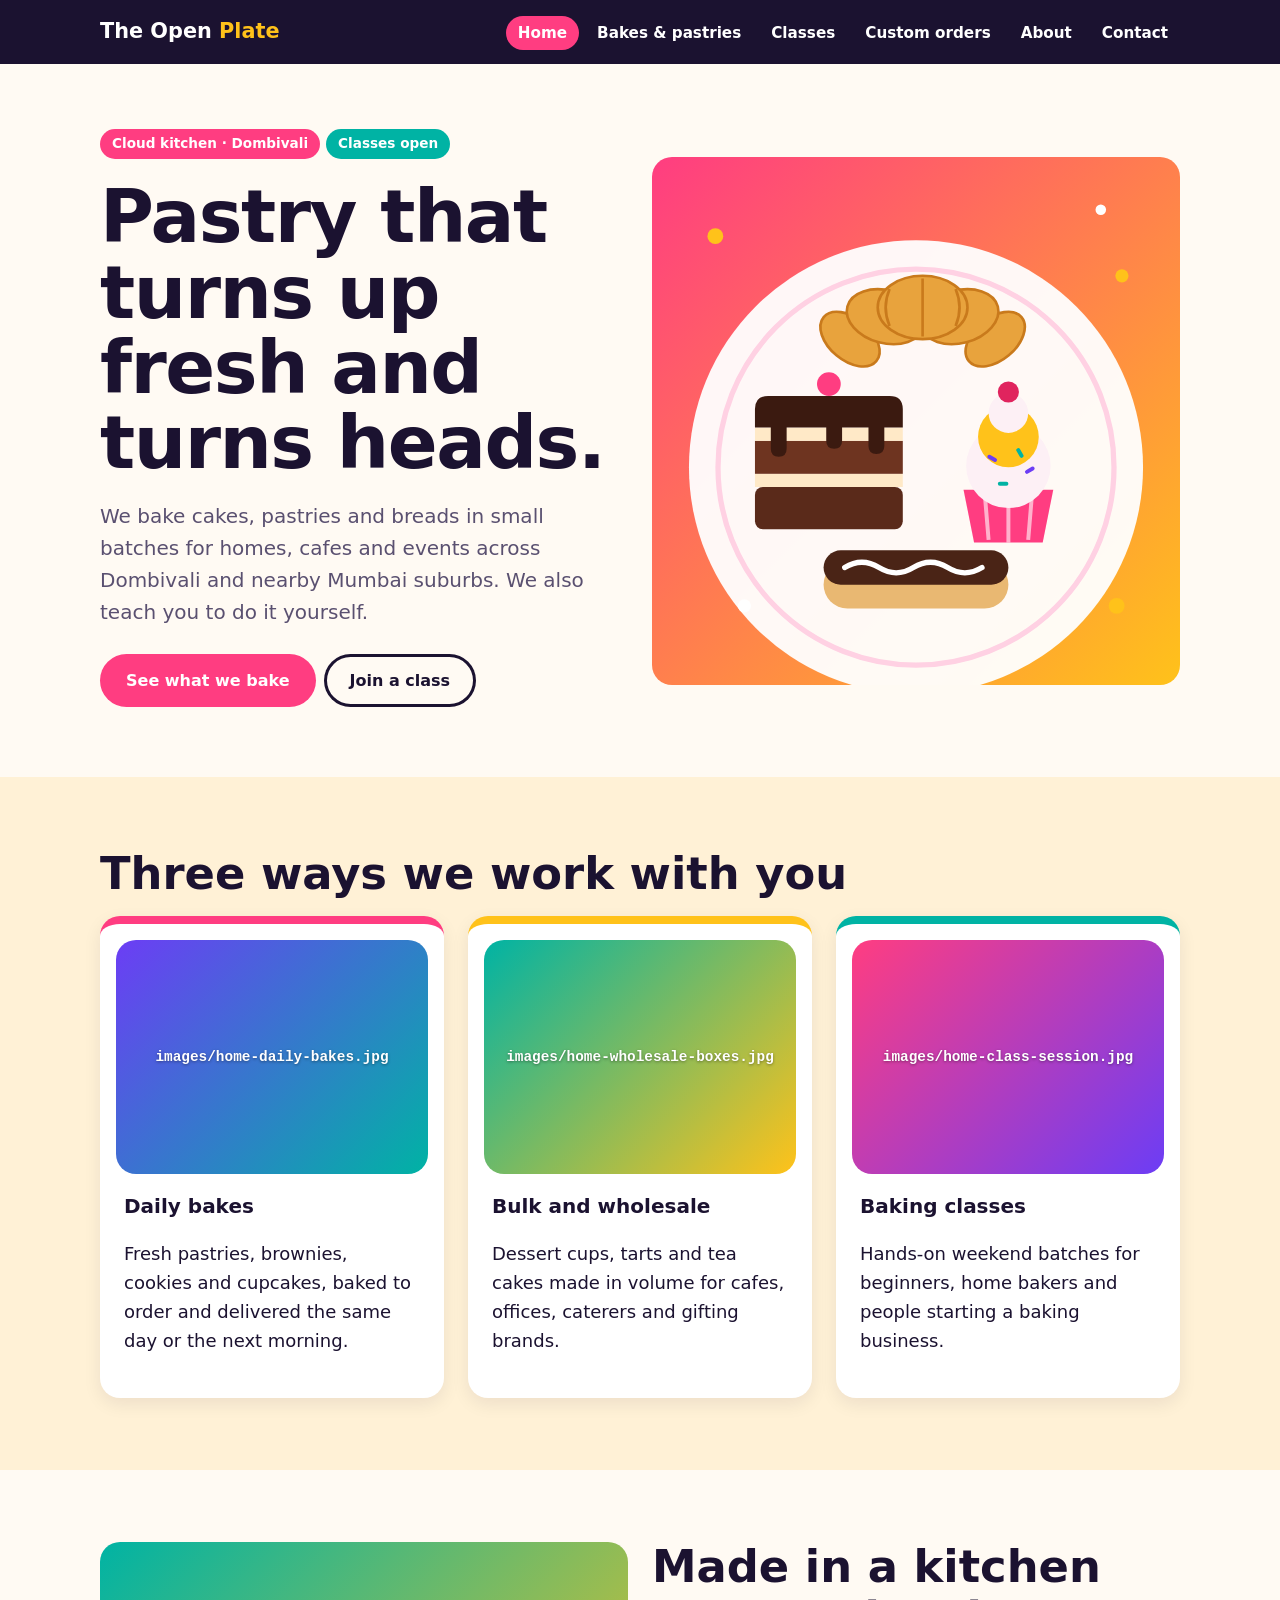
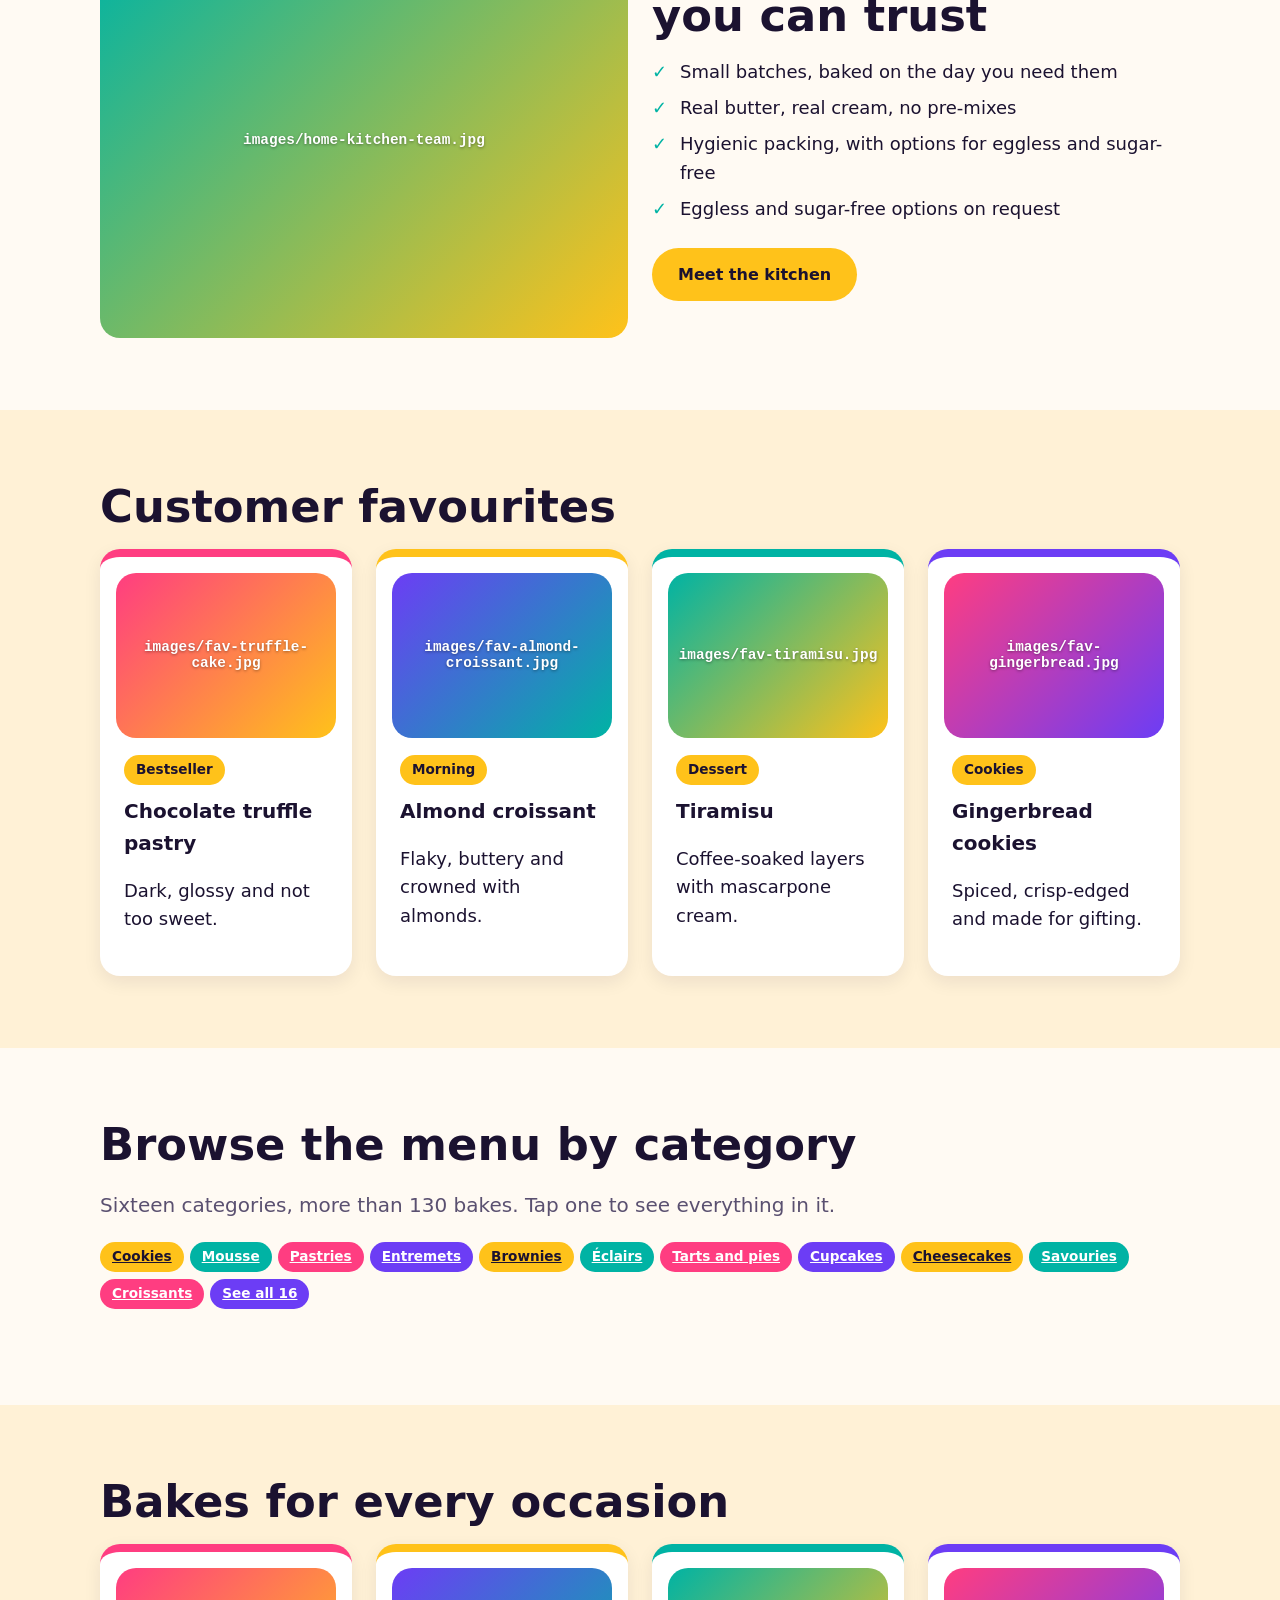
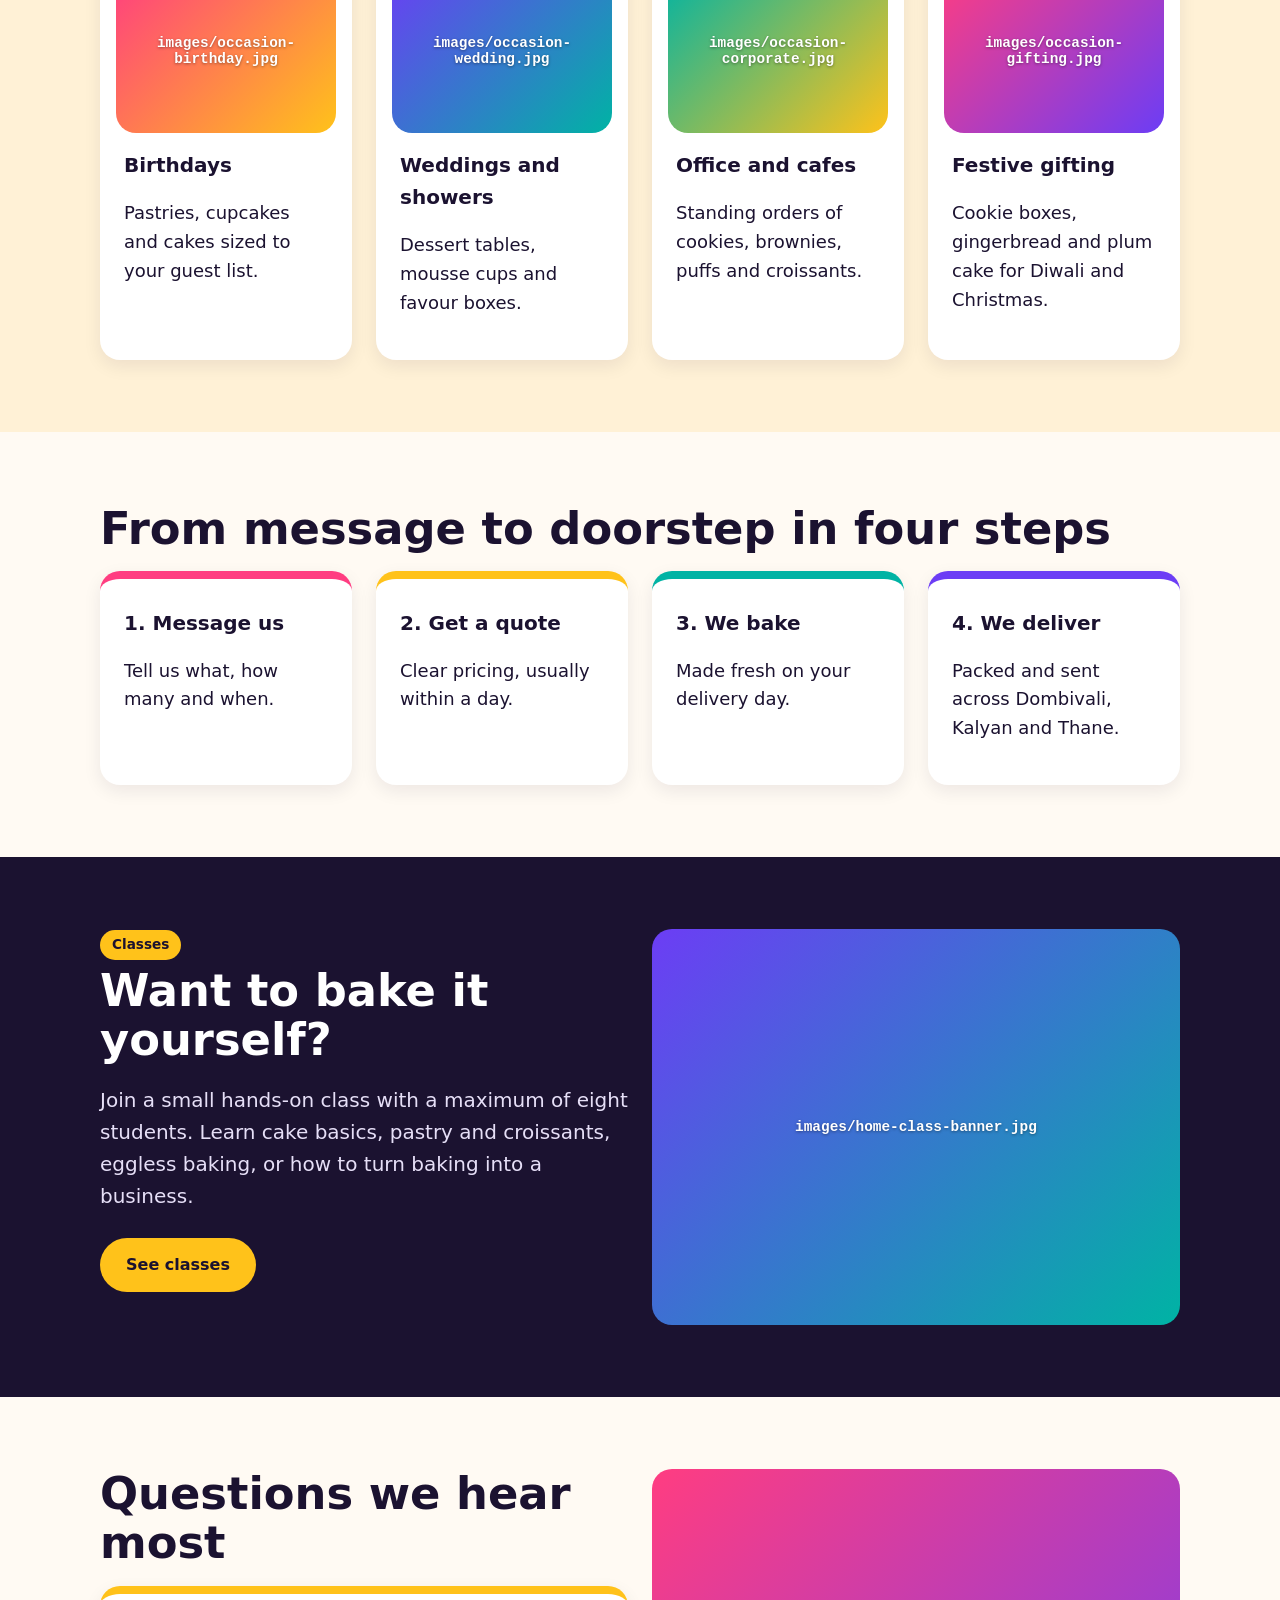
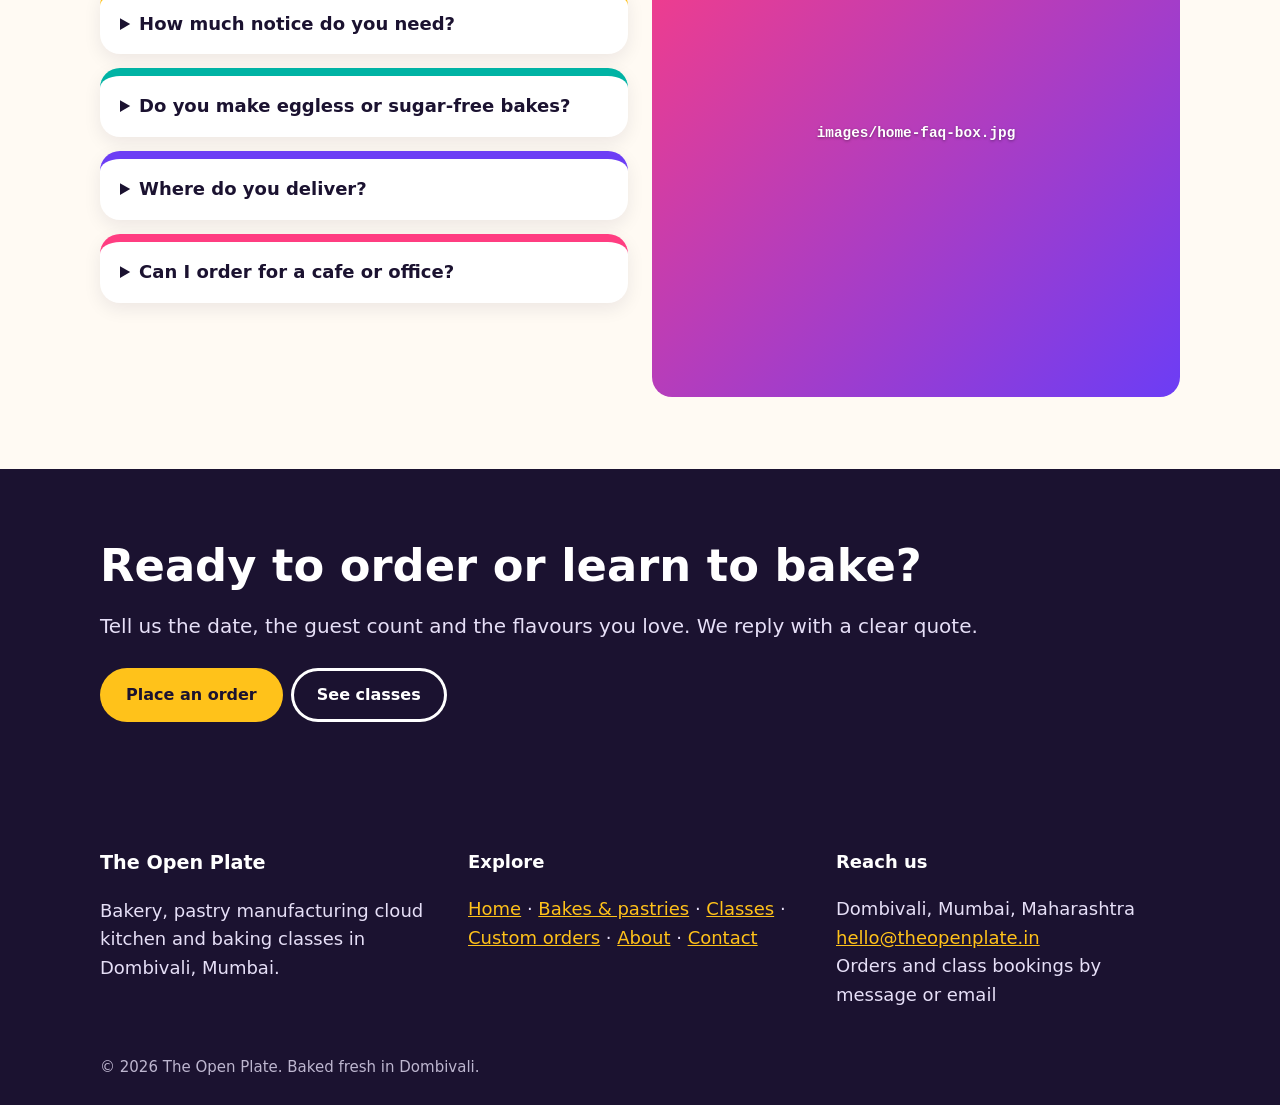
==== index.html @ 0fbf1e77 "Revert "Replace homepage hero illustration with bakery pastry photography" This reverts commit be61b" ====
<!doctype html><html lang="en"><head><meta charset="utf-8"><meta name="viewport" content="width=device-width,initial-scale=1">
<title>The Open Plate | Bakery, pastries and baking classes in Dombivali</title><meta name="description" content="The Open Plate is a Dombivali cloud kitchen making fresh cakes, pastries and breads for homes, cafes and events, and teaching baking classes."><link rel="stylesheet" href="assets.css"></head><body>
<header><div class="wrap nav"><a class="brand" href="index.html">The Open <span>Plate</span></a>
<button id="mb" aria-expanded="false" aria-controls="menu">Menu</button><nav aria-label="Main"><ul id="menu"><li><a href="index.html" aria-current=page>Home</a></li><li><a href="menu.html">Bakes & pastries</a></li><li><a href="classes.html">Classes</a></li><li><a href="custom-orders.html">Custom orders</a></li><li><a href="about.html">About</a></li><li><a href="contact.html">Contact</a></li></ul></nav></div></header>
<main><section class="hero"><div class="wrap grid g2"><div><span class="chip p">Cloud kitchen · Dombivali</span><span class="chip t">Classes open</span>
<h1>Pastry that turns up fresh and turns heads.</h1><p class="lead">We bake cakes, pastries and breads in small batches for homes, cafes and events across Dombivali and nearby Mumbai suburbs. We also teach you to do it yourself.</p>
<a class="btn" href="menu.html">See what we bake</a><a class="btn o" href="classes.html">Join a class</a></div><div class="ph art tall" data-name="images/hero-pastry-spread.jpg"><svg viewBox="0 0 400 400" role="img" aria-label="Illustration of a chocolate cake slice, cupcake, croissant and éclair on a white plate" xmlns="http://www.w3.org/2000/svg" style="position:absolute;inset:0;width:100%;height:100%">
<circle cx="200" cy="235" r="172" fill="#fff" opacity=".95"/><circle cx="200" cy="235" r="150" fill="none" stroke="#ffd1e3" stroke-width="4"/>
<g stroke="#c97a1c" stroke-width="2" fill="#e8a33d"><ellipse cx="150" cy="138" rx="26" ry="16" transform="rotate(40 150 138)"/><ellipse cx="260" cy="138" rx="26" ry="16" transform="rotate(-40 260 138)"/><ellipse cx="177" cy="121" rx="30" ry="20" transform="rotate(15 177 121)"/><ellipse cx="233" cy="121" rx="30" ry="20" transform="rotate(-15 233 121)"/><ellipse cx="205" cy="114" rx="34" ry="24"/></g>
<g stroke="#c97a1c" stroke-width="2" fill="none"><path d="M180 100q-6 14 0 28M205 92v44M230 100q6 14 0 28"/></g>
<rect x="78" y="250" width="112" height="32" rx="6" fill="#5a2a1a"/><rect x="78" y="240" width="112" height="10" fill="#ffe9c7"/><rect x="78" y="215" width="112" height="25" fill="#6e3420"/><rect x="78" y="205" width="112" height="10" fill="#ffe9c7"/>
<path d="M78 205v-14q0-10 10-10h92q10 0 10 10v14h-14v14q0 6-6 6t-6-6v-14h-20v10q0 6-6 6t-6-6v-10h-30v16q0 6-6 6t-6-6v-16z" fill="#3b1a10"/><circle cx="134" cy="172" r="9" fill="#ff3d81"/>
<polygon points="236,252 304,252 296,292 244,292" fill="#ff3d81"/><g stroke="#fff" stroke-width="3" opacity=".6"><path d="M252 254l3 36M270 254v38M288 254l-3 36"/></g>
<circle cx="270" cy="234" r="32" fill="#fdf0f5"/><circle cx="270" cy="212" r="23" fill="#ffc21a"/><circle cx="270" cy="194" r="15" fill="#fdf0f5"/><circle cx="270" cy="178" r="8" fill="#e0245e"/>
<g fill="#6c3df5"><rect x="255" y="225" width="8" height="3" rx="1.5" transform="rotate(30 255 225)"/><rect x="282" y="238" width="8" height="3" rx="1.5" transform="rotate(-30 282 238)"/></g><g fill="#00b3a4"><rect x="262" y="246" width="8" height="3" rx="1.5"/><rect x="278" y="220" width="8" height="3" rx="1.5" transform="rotate(60 278 220)"/></g>
<rect x="130" y="306" width="140" height="36" rx="18" fill="#e9b872"/><rect x="130" y="298" width="140" height="26" rx="13" fill="#4a2416"/><path d="M146 311q13-8 26 0t26 0 26 0 26 0" stroke="#fff" stroke-width="4" fill="none" stroke-linecap="round"/>
<g fill="#ffc21a"><circle cx="48" cy="60" r="6"/><circle cx="356" cy="90" r="5"/><circle cx="352" cy="340" r="6"/></g><g fill="#fff"><circle cx="70" cy="340" r="5"/><circle cx="340" cy="40" r="4"/></g></svg><img src="images/hero-pastry-spread.jpg" alt="Fresh cakes, croissants, cupcakes and éclairs from The Open Plate bakery" onerror="this.remove()"></div></div></section>
<section class="alt"><div class="wrap"><h2>Three ways we work with you</h2><div class="grid g3">
<article class="card "><div class="ph b " data-name="images/home-daily-bakes.jpg"><img src="images/home-daily-bakes.jpg" alt="Tray of freshly baked brownies and cookies" loading="lazy" onerror="this.remove()"></div><h3>Daily bakes</h3><p>Fresh pastries, brownies, cookies and cupcakes, baked to order and delivered the same day or the next morning.</p></article>
<article class="card y"><div class="ph c " data-name="images/home-wholesale-boxes.jpg"><img src="images/home-wholesale-boxes.jpg" alt="Stacked boxes of packed pastries ready for delivery" loading="lazy" onerror="this.remove()"></div><h3>Bulk and wholesale</h3><p>Dessert cups, tarts and tea cakes made in volume for cafes, offices, caterers and gifting brands.</p></article>
<article class="card t"><div class="ph d " data-name="images/home-class-session.jpg"><img src="images/home-class-session.jpg" alt="Students decorating cupcakes at a long baking table" loading="lazy" onerror="this.remove()"></div><h3>Baking classes</h3><p>Hands-on weekend batches for beginners, home bakers and people starting a baking business.</p></article></div></div></section>
<section><div class="wrap grid g2"><div class="ph c " data-name="images/home-kitchen-team.jpg"><img src="images/home-kitchen-team.jpg" alt="Bakers piping cream onto pastries in a bright commercial kitchen" loading="lazy" onerror="this.remove()"></div><div><h2>Made in a kitchen you can trust</h2>
<ul class="tick"><li>Small batches, baked on the day you need them</li><li>Real butter, real cream, no pre-mixes</li><li>Hygienic packing, with options for eggless and sugar-free</li><li>Eggless and sugar-free options on request</li></ul><a class="btn y" href="about.html">Meet the kitchen</a></div></div></section>
<section class="alt"><div class="wrap"><h2>Customer favourites</h2><div class="grid g4">
<article class="card "><div class="ph  " data-name="images/fav-truffle-cake.jpg"><img src="images/fav-truffle-cake.jpg" alt="Belgian chocolate truffle cake with ganache drip" loading="lazy" onerror="this.remove()"></div><span class=chip>Bestseller</span><h3>Chocolate truffle pastry</h3><p>Dark, glossy and not too sweet.</p></article>
<article class="card y"><div class="ph b " data-name="images/fav-almond-croissant.jpg"><img src="images/fav-almond-croissant.jpg" alt="Golden almond croissant dusted with sugar" loading="lazy" onerror="this.remove()"></div><span class=chip>Morning</span><h3>Almond croissant</h3><p>Flaky, buttery and crowned with almonds.</p></article>
<article class="card t"><div class="ph c " data-name="images/fav-tiramisu.jpg"><img src="images/fav-tiramisu.jpg" alt="Tiramisu dusted with cocoa" loading="lazy" onerror="this.remove()"></div><span class=chip>Dessert</span><h3>Tiramisu</h3><p>Coffee-soaked layers with mascarpone cream.</p></article>
<article class="card v"><div class="ph d " data-name="images/fav-gingerbread.jpg"><img src="images/fav-gingerbread.jpg" alt="Decorated gingerbread cookies on a tray" loading="lazy" onerror="this.remove()"></div><span class=chip>Cookies</span><h3>Gingerbread cookies</h3><p>Spiced, crisp-edged and made for gifting.</p></article></div></div></section><section><div class="wrap"><h2>Browse the menu by category</h2><p class="lead">Sixteen categories, more than 130 bakes. Tap one to see everything in it.</p>
<p><a class="chip" href="menu.html#cookies">Cookies</a><a class="chip t" href="menu.html#mousse">Mousse</a><a class="chip p" href="menu.html#pastries">Pastries</a><a class="chip v" href="menu.html#entremets">Entremets</a><a class="chip" href="menu.html#brownies">Brownies</a><a class="chip t" href="menu.html#eclairs">Éclairs</a><a class="chip p" href="menu.html#tarts-and-pies">Tarts and pies</a><a class="chip v" href="menu.html#cupcakes">Cupcakes</a><a class="chip" href="menu.html#baked-cheesecake">Cheesecakes</a><a class="chip t" href="menu.html#savouries">Savouries</a><a class="chip p" href="menu.html#croissants-and-puff-pastry">Croissants</a><a class="chip v" href="menu.html">See all 16</a></p></div></section>
<section class="alt"><div class="wrap"><h2>Bakes for every occasion</h2><div class="grid g4">
<article class="card "><div class="ph  " data-name="images/occasion-birthday.jpg"><img src="images/occasion-birthday.jpg" alt="Birthday cupcakes with candles on a party table" loading="lazy" onerror="this.remove()"></div><h3>Birthdays</h3><p>Pastries, cupcakes and cakes sized to your guest list.</p></article>
<article class="card y"><div class="ph b " data-name="images/occasion-wedding.jpg"><img src="images/occasion-wedding.jpg" alt="Elegant dessert table with tarts and entremets" loading="lazy" onerror="this.remove()"></div><h3>Weddings and showers</h3><p>Dessert tables, mousse cups and favour boxes.</p></article>
<article class="card t"><div class="ph c " data-name="images/occasion-corporate.jpg"><img src="images/occasion-corporate.jpg" alt="Boxes of pastries on an office meeting table" loading="lazy" onerror="this.remove()"></div><h3>Office and cafes</h3><p>Standing orders of cookies, brownies, puffs and croissants.</p></article>
<article class="card v"><div class="ph d " data-name="images/occasion-gifting.jpg"><img src="images/occasion-gifting.jpg" alt="Festive gift box of cookies tied with ribbon" loading="lazy" onerror="this.remove()"></div><h3>Festive gifting</h3><p>Cookie boxes, gingerbread and plum cake for Diwali and Christmas.</p></article></div></div></section>
<section><div class="wrap"><h2>From message to doorstep in four steps</h2><div class="grid g4">
<article class="card "><h3>1. Message us</h3><p>Tell us what, how many and when.</p></article><article class="card y"><h3>2. Get a quote</h3><p>Clear pricing, usually within a day.</p></article><article class="card t"><h3>3. We bake</h3><p>Made fresh on your delivery day.</p></article><article class="card v"><h3>4. We deliver</h3><p>Packed and sent across Dombivali, Kalyan and Thane.</p></article></div></div></section>
<section class="dark"><div class="wrap grid g2"><div><span class="chip y">Classes</span><h2>Want to bake it yourself?</h2><p class="lead">Join a small hands-on class with a maximum of eight students. Learn cake basics, pastry and croissants, eggless baking, or how to turn baking into a business.</p><a class="btn y" href="classes.html">See classes</a></div><div class="ph b " data-name="images/home-class-banner.jpg"><img src="images/home-class-banner.jpg" alt="Instructor showing a student how to pipe frosting" loading="lazy" onerror="this.remove()"></div></div></section>
<section><div class="wrap grid g2"><div><h2>Questions we hear most</h2>
<details class="card y"><summary>How much notice do you need?</summary><p>Three days for most cakes and pastries. Allow a week for large events and multi-tier cakes.</p></details>
<details class="card t"><summary>Do you make eggless or sugar-free bakes?</summary><p>Yes, on request for many items. Tell us when you order and we will confirm what works.</p></details>
<details class="card v"><summary>Where do you deliver?</summary><p>Dombivali, Kalyan, Thane and nearby suburbs. Pickup from our kitchen is by appointment.</p></details>
<details class="card"><summary>Can I order for a cafe or office?</summary><p>Yes. We supply daily and weekly standing orders with fixed pricing.</p></details></div>
<div class="ph d tall" data-name="images/home-faq-box.jpg"><img src="images/home-faq-box.jpg" alt="Open box of assorted pastries ready for delivery" loading="lazy" onerror="this.remove()"></div></div></section>
<section class="dark"><div class="wrap"><h2>Ready to order or learn to bake?</h2><p class="lead">Tell us the date, the guest count and the flavours you love. We reply with a clear quote.</p><a class="btn y" href="contact.html">Place an order</a><a class="btn o" href="classes.html">See classes</a></div></section></main>
<footer><div class="wrap"><div class="grid g3"><div><strong style="color:#fff;font-size:1.2rem">The Open Plate</strong><p>Bakery, pastry manufacturing cloud kitchen and baking classes in Dombivali, Mumbai.</p></div>
<div><strong style="color:#fff">Explore</strong><p><a href="index.html">Home</a> · <a href="menu.html">Bakes & pastries</a> · <a href="classes.html">Classes</a> · <a href="custom-orders.html">Custom orders</a> · <a href="about.html">About</a> · <a href="contact.html">Contact</a></p></div>
<div><strong style="color:#fff">Reach us</strong><p>Dombivali, Mumbai, Maharashtra<br><a href="mailto:hello@theopenplate.in">hello@theopenplate.in</a><br>Orders and class bookings by message or email</p></div></div>
<small>© <span id="yr"></span> The Open Plate. Baked fresh in Dombivali.</small></div></footer>
<script>document.getElementById("yr").textContent=new Date().getFullYear();var b=document.getElementById("mb"),m=document.getElementById("menu");b.onclick=function(){var o=m.classList.toggle("open");b.setAttribute("aria-expanded",o)}</script></body></html>
---- assets.css ----
:root{--ink:#1b1230;--bg:#fffaf3;--pink:#ff3d81;--yellow:#ffc21a;--teal:#00b3a4;--violet:#6c3df5;--card:#fff;--muted:#5a5070}
*{box-sizing:border-box}html{scroll-behavior:smooth}
body{margin:0;font:18px/1.6 system-ui,-apple-system,"Segoe UI",Roboto,sans-serif;color:var(--ink);background:var(--bg)}
a{color:var(--violet)}:focus-visible{outline:3px solid var(--violet);outline-offset:3px;border-radius:6px}
.wrap{max-width:1120px;margin:0 auto;padding:0 20px}
header{background:var(--ink);position:sticky;top:0;z-index:5}
.nav{display:flex;align-items:center;justify-content:space-between;min-height:64px}
.brand{color:#fff;font-weight:900;font-size:1.3rem;text-decoration:none}.brand span{color:var(--yellow)}
nav ul{display:flex;gap:6px;list-style:none;margin:0;padding:0}
nav a{color:#fff;text-decoration:none;padding:8px 12px;border-radius:99px;font-weight:600;font-size:.95rem}
nav a:hover,nav a[aria-current]{background:var(--pink)}
#mb{display:none;background:var(--yellow);border:0;border-radius:10px;padding:8px 14px;font-weight:800;color:var(--ink);cursor:pointer}
h1{font-size:clamp(2.4rem,7vw,4.6rem);line-height:1.02;margin:.2em 0;font-weight:900;letter-spacing:-.02em}
h2{font-size:clamp(1.8rem,4.5vw,2.8rem);line-height:1.1;margin:0 0 .4em;font-weight:900}
h3{margin:.2em 0;font-size:1.25rem}
section{padding:72px 0}.alt{background:#fff1d6}.dark{background:var(--ink);color:#fff}
.hero{padding:64px 0}.grid{display:grid;gap:24px}.g2{grid-template-columns:repeat(2,1fr)}.g3{grid-template-columns:repeat(3,1fr)}.g4{grid-template-columns:repeat(4,1fr)}
.hero .grid{align-items:center}.lead{font-size:1.25rem;color:var(--muted)}.dark .lead{color:#e6dff7}
.chip{display:inline-block;background:var(--yellow);color:var(--ink);font-weight:800;font-size:.85rem;padding:4px 12px;border-radius:99px;margin:0 6px 6px 0}
.chip.t{background:var(--teal);color:#fff}.chip.p{background:var(--pink);color:#fff}.chip.v{background:var(--violet);color:#fff}
.btn{display:inline-block;background:var(--pink);color:#fff;font-weight:800;padding:14px 26px;border-radius:99px;text-decoration:none;margin:6px 8px 6px 0;border:0;font-size:1rem;cursor:pointer}
.btn.y{background:var(--yellow);color:var(--ink)}.btn.o{background:transparent;color:var(--ink);box-shadow:inset 0 0 0 3px var(--ink)}.dark .btn.o{color:#fff;box-shadow:inset 0 0 0 3px #fff}
.card{background:var(--card);border-radius:20px;padding:24px;border-top:8px solid var(--pink);box-shadow:0 6px 18px rgba(27,18,48,.08);color:var(--ink);transition:transform .2s}
.card:hover{transform:translateY(-4px)}.card.y{border-color:var(--yellow)}.card.t{border-color:var(--teal)}.card.v{border-color:var(--violet)}
.items{list-style:none;padding:0;margin:8px 0 0;display:flex;flex-wrap:wrap;gap:6px}.items li{background:#fff1d6;border-radius:99px;padding:4px 12px;font-size:.92rem;font-weight:600}details.card{margin:14px 0;padding:16px 20px}summary{font-weight:800;cursor:pointer}details p{margin:.6em 0 0}.chip.y{background:var(--yellow)}.card .ph{margin:-8px -8px 16px;width:calc(100% + 16px)}
.ph{position:relative;display:flex;align-items:center;justify-content:center;aspect-ratio:4/3;border-radius:20px;overflow:hidden;background:linear-gradient(135deg,#ff3d81,#ffc21a);color:#fff;font:700 .9rem monospace;text-align:center;padding:10px}
.ph.b{background:linear-gradient(135deg,#6c3df5,#00b3a4)}.ph.c{background:linear-gradient(135deg,#00b3a4,#ffc21a)}.ph.d{background:linear-gradient(135deg,#ff3d81,#6c3df5)}
.ph.tall{aspect-ratio:1/1}.ph.wide{aspect-ratio:16/7}.ph img{position:absolute;inset:0;width:100%;height:100%;object-fit:cover}
.ph.art::after{content:""}.ph::after{content:attr(data-name);text-shadow:0 1px 3px rgba(0,0,0,.4)}
ul.tick{list-style:none;padding:0}ul.tick li{padding-left:28px;position:relative;margin:.4em 0}ul.tick li::before{content:"✓";position:absolute;left:0;color:var(--teal);font-weight:900}
.stat{font-size:2.6rem;font-weight:900;color:var(--yellow);line-height:1}
form{display:grid;gap:14px}label{font-weight:700}
input,select,textarea{width:100%;padding:12px 14px;border:2px solid var(--ink);border-radius:12px;font:inherit;background:#fff}
footer{background:var(--ink);color:#e6dff7;padding:48px 0 24px}footer a{color:var(--yellow)}
footer .grid{margin-bottom:24px}small{opacity:.8}
@media(max-width:860px){.g2,.g3,.g4{grid-template-columns:1fr}#mb{display:block}
nav ul{display:none;position:absolute;left:0;right:0;top:64px;background:var(--ink);flex-direction:column;padding:12px 20px}nav ul.open{display:flex}}
@media(prefers-reduced-motion:reduce){*{transition:none!important;scroll-behavior:auto!important}.card:hover{transform:none}}
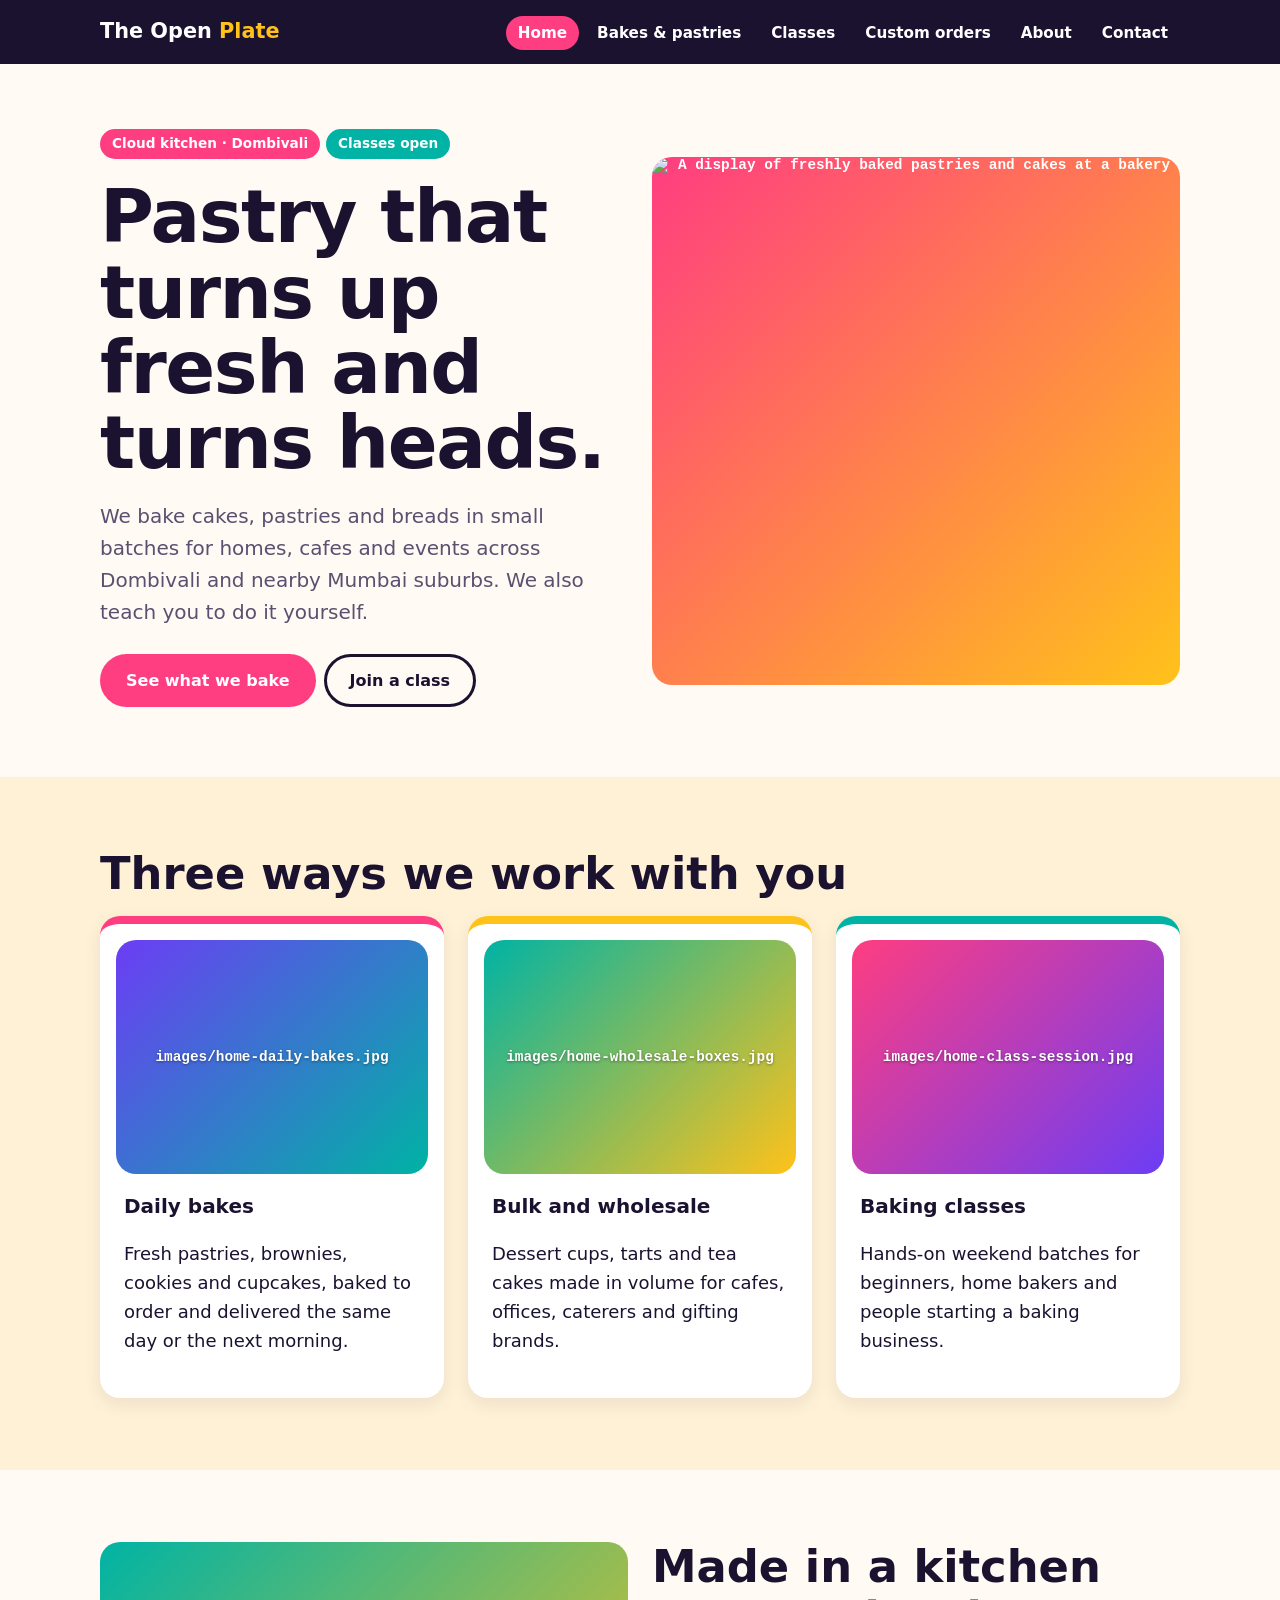
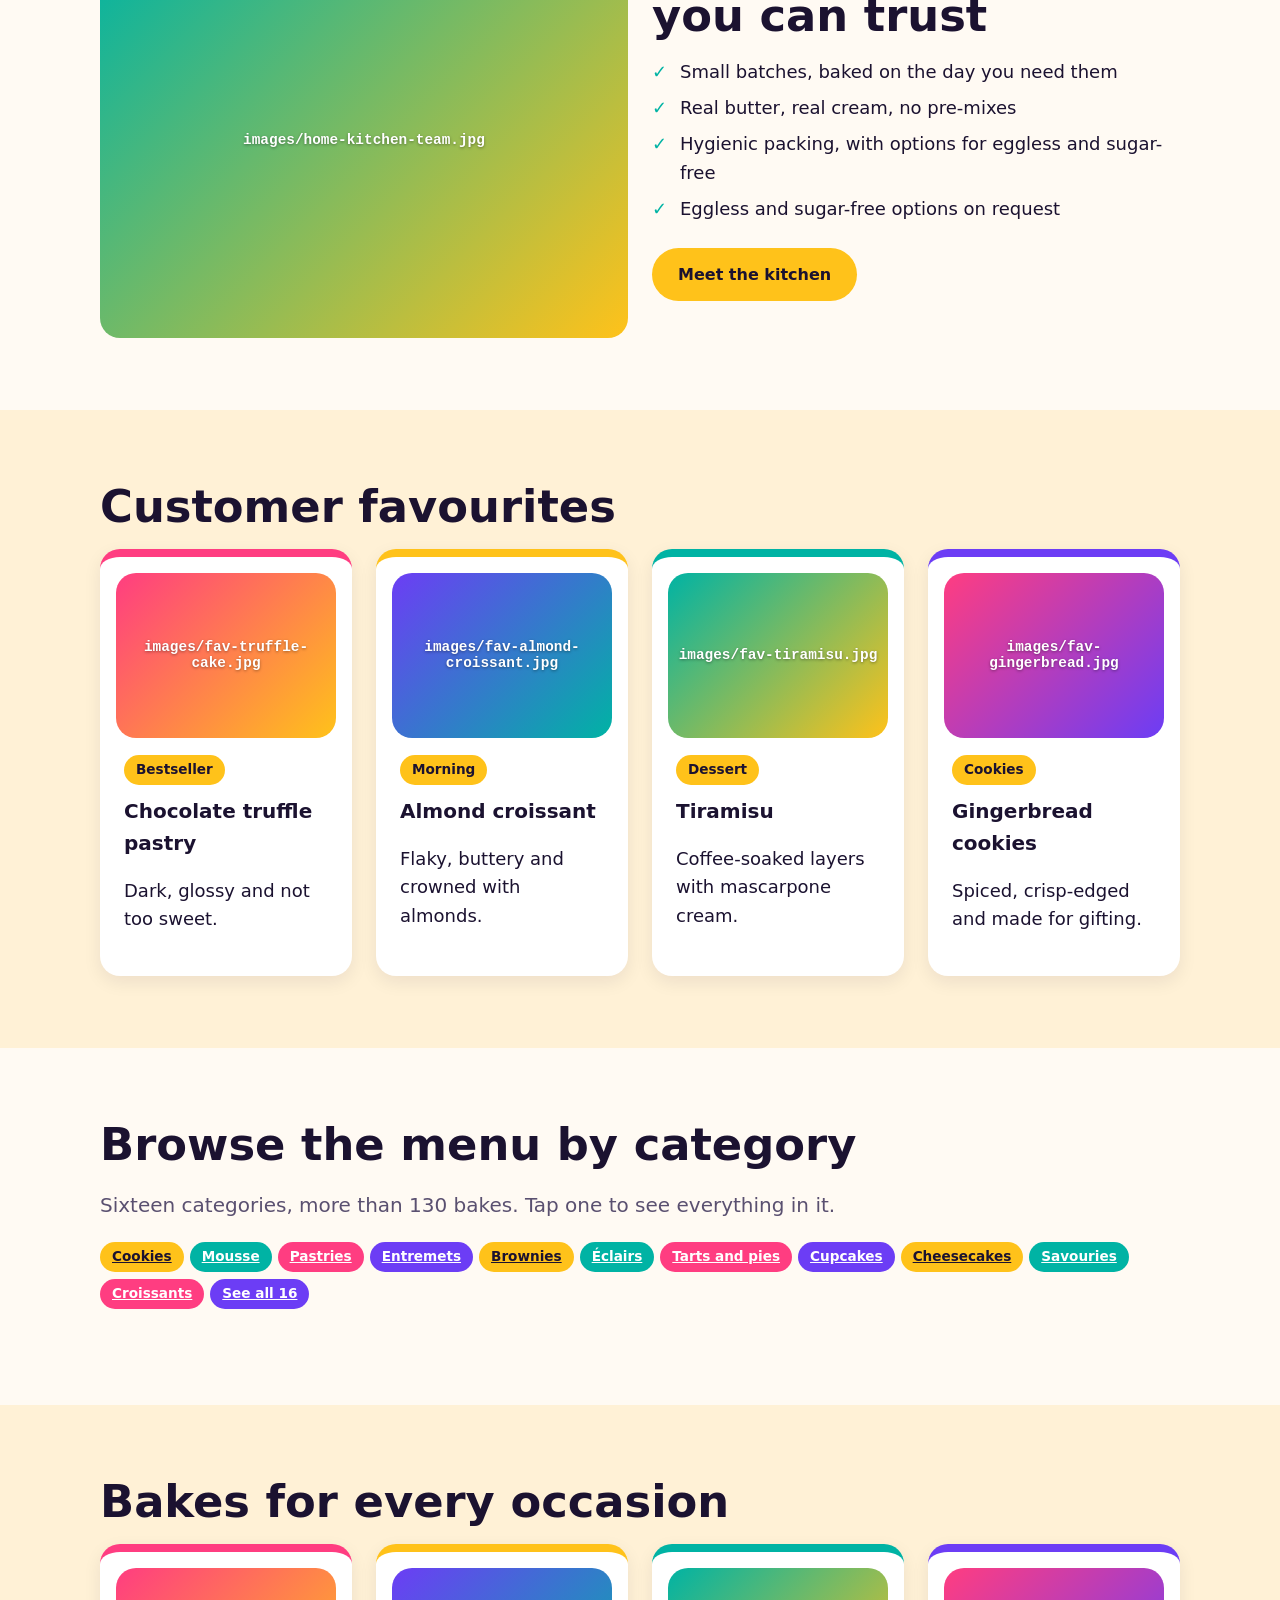
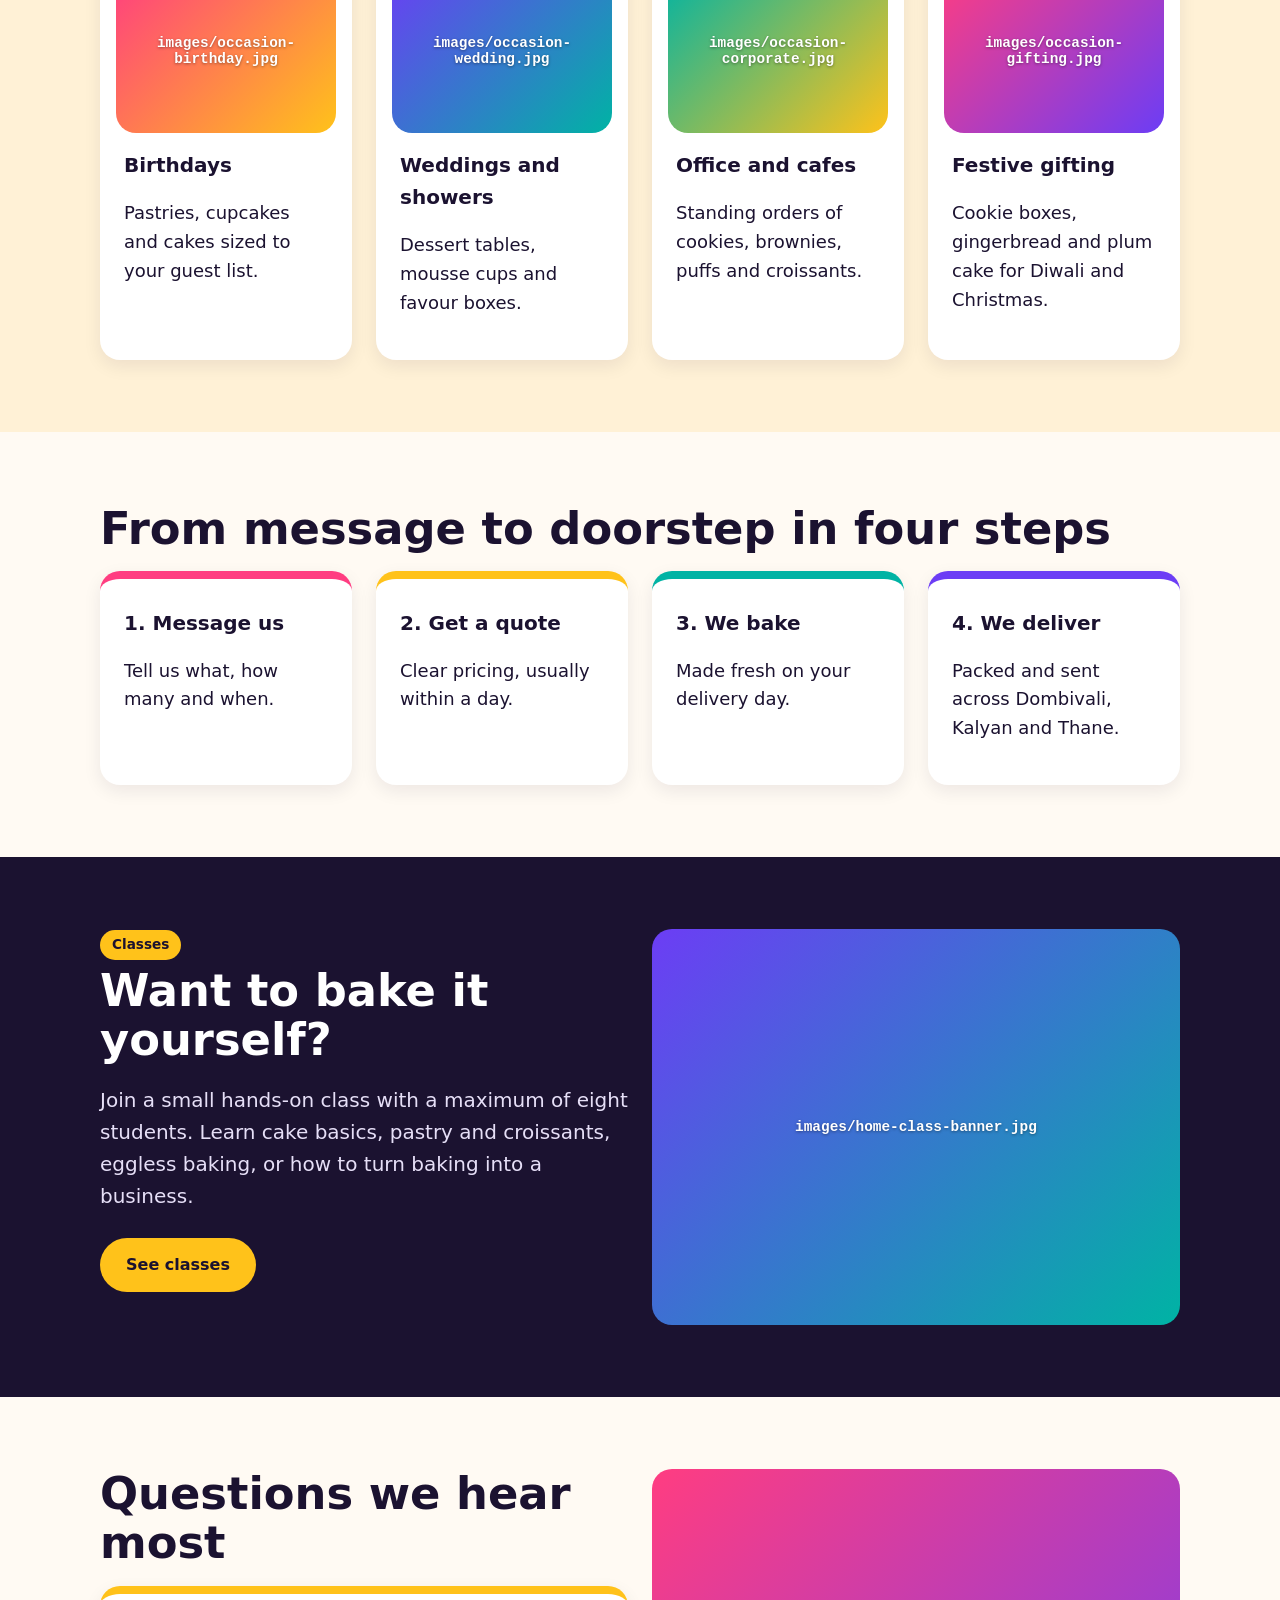
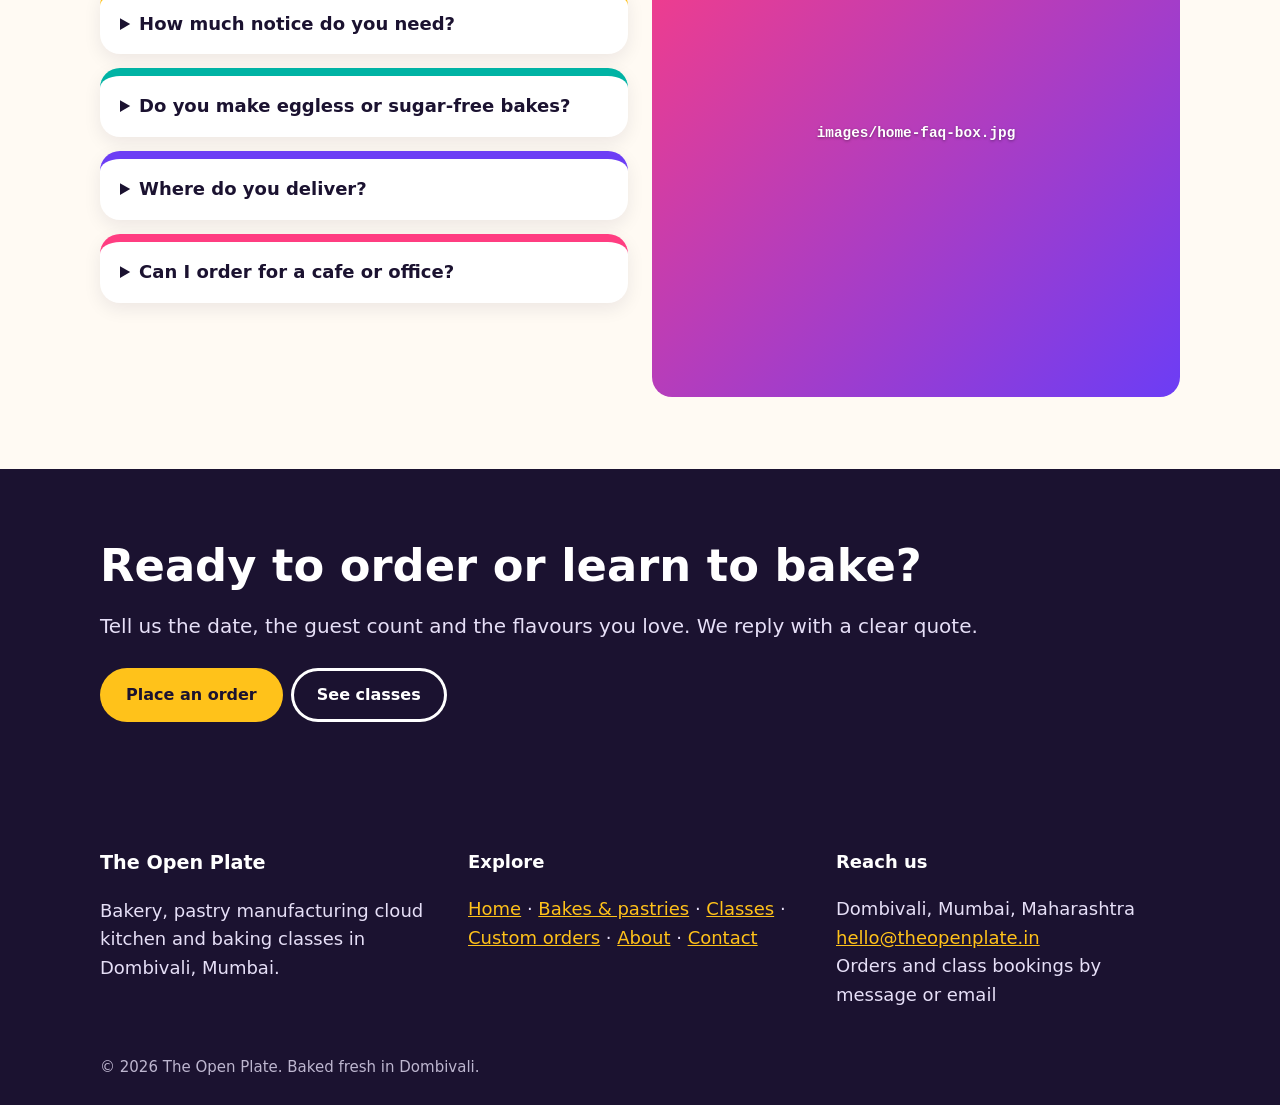
==== commit 99d3a390: "Reapply "Replace homepage hero illustration with bakery pastry photography" This reverts commit 0fbf" ====
--- a/index.html
+++ b/index.html
@@ -4,17 +4,7 @@
 <button id="mb" aria-expanded="false" aria-controls="menu">Menu</button><nav aria-label="Main"><ul id="menu"><li><a href="index.html" aria-current=page>Home</a></li><li><a href="menu.html">Bakes & pastries</a></li><li><a href="classes.html">Classes</a></li><li><a href="custom-orders.html">Custom orders</a></li><li><a href="about.html">About</a></li><li><a href="contact.html">Contact</a></li></ul></nav></div></header>
 <main><section class="hero"><div class="wrap grid g2"><div><span class="chip p">Cloud kitchen · Dombivali</span><span class="chip t">Classes open</span>
 <h1>Pastry that turns up fresh and turns heads.</h1><p class="lead">We bake cakes, pastries and breads in small batches for homes, cafes and events across Dombivali and nearby Mumbai suburbs. We also teach you to do it yourself.</p>
-<a class="btn" href="menu.html">See what we bake</a><a class="btn o" href="classes.html">Join a class</a></div><div class="ph art tall" data-name="images/hero-pastry-spread.jpg"><svg viewBox="0 0 400 400" role="img" aria-label="Illustration of a chocolate cake slice, cupcake, croissant and éclair on a white plate" xmlns="http://www.w3.org/2000/svg" style="position:absolute;inset:0;width:100%;height:100%">
-<circle cx="200" cy="235" r="172" fill="#fff" opacity=".95"/><circle cx="200" cy="235" r="150" fill="none" stroke="#ffd1e3" stroke-width="4"/>
-<g stroke="#c97a1c" stroke-width="2" fill="#e8a33d"><ellipse cx="150" cy="138" rx="26" ry="16" transform="rotate(40 150 138)"/><ellipse cx="260" cy="138" rx="26" ry="16" transform="rotate(-40 260 138)"/><ellipse cx="177" cy="121" rx="30" ry="20" transform="rotate(15 177 121)"/><ellipse cx="233" cy="121" rx="30" ry="20" transform="rotate(-15 233 121)"/><ellipse cx="205" cy="114" rx="34" ry="24"/></g>
-<g stroke="#c97a1c" stroke-width="2" fill="none"><path d="M180 100q-6 14 0 28M205 92v44M230 100q6 14 0 28"/></g>
-<rect x="78" y="250" width="112" height="32" rx="6" fill="#5a2a1a"/><rect x="78" y="240" width="112" height="10" fill="#ffe9c7"/><rect x="78" y="215" width="112" height="25" fill="#6e3420"/><rect x="78" y="205" width="112" height="10" fill="#ffe9c7"/>
-<path d="M78 205v-14q0-10 10-10h92q10 0 10 10v14h-14v14q0 6-6 6t-6-6v-14h-20v10q0 6-6 6t-6-6v-10h-30v16q0 6-6 6t-6-6v-16z" fill="#3b1a10"/><circle cx="134" cy="172" r="9" fill="#ff3d81"/>
-<polygon points="236,252 304,252 296,292 244,292" fill="#ff3d81"/><g stroke="#fff" stroke-width="3" opacity=".6"><path d="M252 254l3 36M270 254v38M288 254l-3 36"/></g>
-<circle cx="270" cy="234" r="32" fill="#fdf0f5"/><circle cx="270" cy="212" r="23" fill="#ffc21a"/><circle cx="270" cy="194" r="15" fill="#fdf0f5"/><circle cx="270" cy="178" r="8" fill="#e0245e"/>
-<g fill="#6c3df5"><rect x="255" y="225" width="8" height="3" rx="1.5" transform="rotate(30 255 225)"/><rect x="282" y="238" width="8" height="3" rx="1.5" transform="rotate(-30 282 238)"/></g><g fill="#00b3a4"><rect x="262" y="246" width="8" height="3" rx="1.5"/><rect x="278" y="220" width="8" height="3" rx="1.5" transform="rotate(60 278 220)"/></g>
-<rect x="130" y="306" width="140" height="36" rx="18" fill="#e9b872"/><rect x="130" y="298" width="140" height="26" rx="13" fill="#4a2416"/><path d="M146 311q13-8 26 0t26 0 26 0 26 0" stroke="#fff" stroke-width="4" fill="none" stroke-linecap="round"/>
-<g fill="#ffc21a"><circle cx="48" cy="60" r="6"/><circle cx="356" cy="90" r="5"/><circle cx="352" cy="340" r="6"/></g><g fill="#fff"><circle cx="70" cy="340" r="5"/><circle cx="340" cy="40" r="4"/></g></svg><img src="images/hero-pastry-spread.jpg" alt="Fresh cakes, croissants, cupcakes and éclairs from The Open Plate bakery" onerror="this.remove()"></div></div></section>
+<a class="btn" href="menu.html">See what we bake</a><a class="btn o" href="classes.html">Join a class</a></div><div class="ph art tall"><img src="https://images.unsplash.com/photo-1755353676368-4379426fda18?auto=format&fit=crop&w=1400&q=85" alt="A display of freshly baked pastries and cakes at a bakery" fetchpriority="high"></div></div></section>
 <section class="alt"><div class="wrap"><h2>Three ways we work with you</h2><div class="grid g3">
 <article class="card "><div class="ph b " data-name="images/home-daily-bakes.jpg"><img src="images/home-daily-bakes.jpg" alt="Tray of freshly baked brownies and cookies" loading="lazy" onerror="this.remove()"></div><h3>Daily bakes</h3><p>Fresh pastries, brownies, cookies and cupcakes, baked to order and delivered the same day or the next morning.</p></article>
 <article class="card y"><div class="ph c " data-name="images/home-wholesale-boxes.jpg"><img src="images/home-wholesale-boxes.jpg" alt="Stacked boxes of packed pastries ready for delivery" loading="lazy" onerror="this.remove()"></div><h3>Bulk and wholesale</h3><p>Dessert cups, tarts and tea cakes made in volume for cafes, offices, caterers and gifting brands.</p></article>
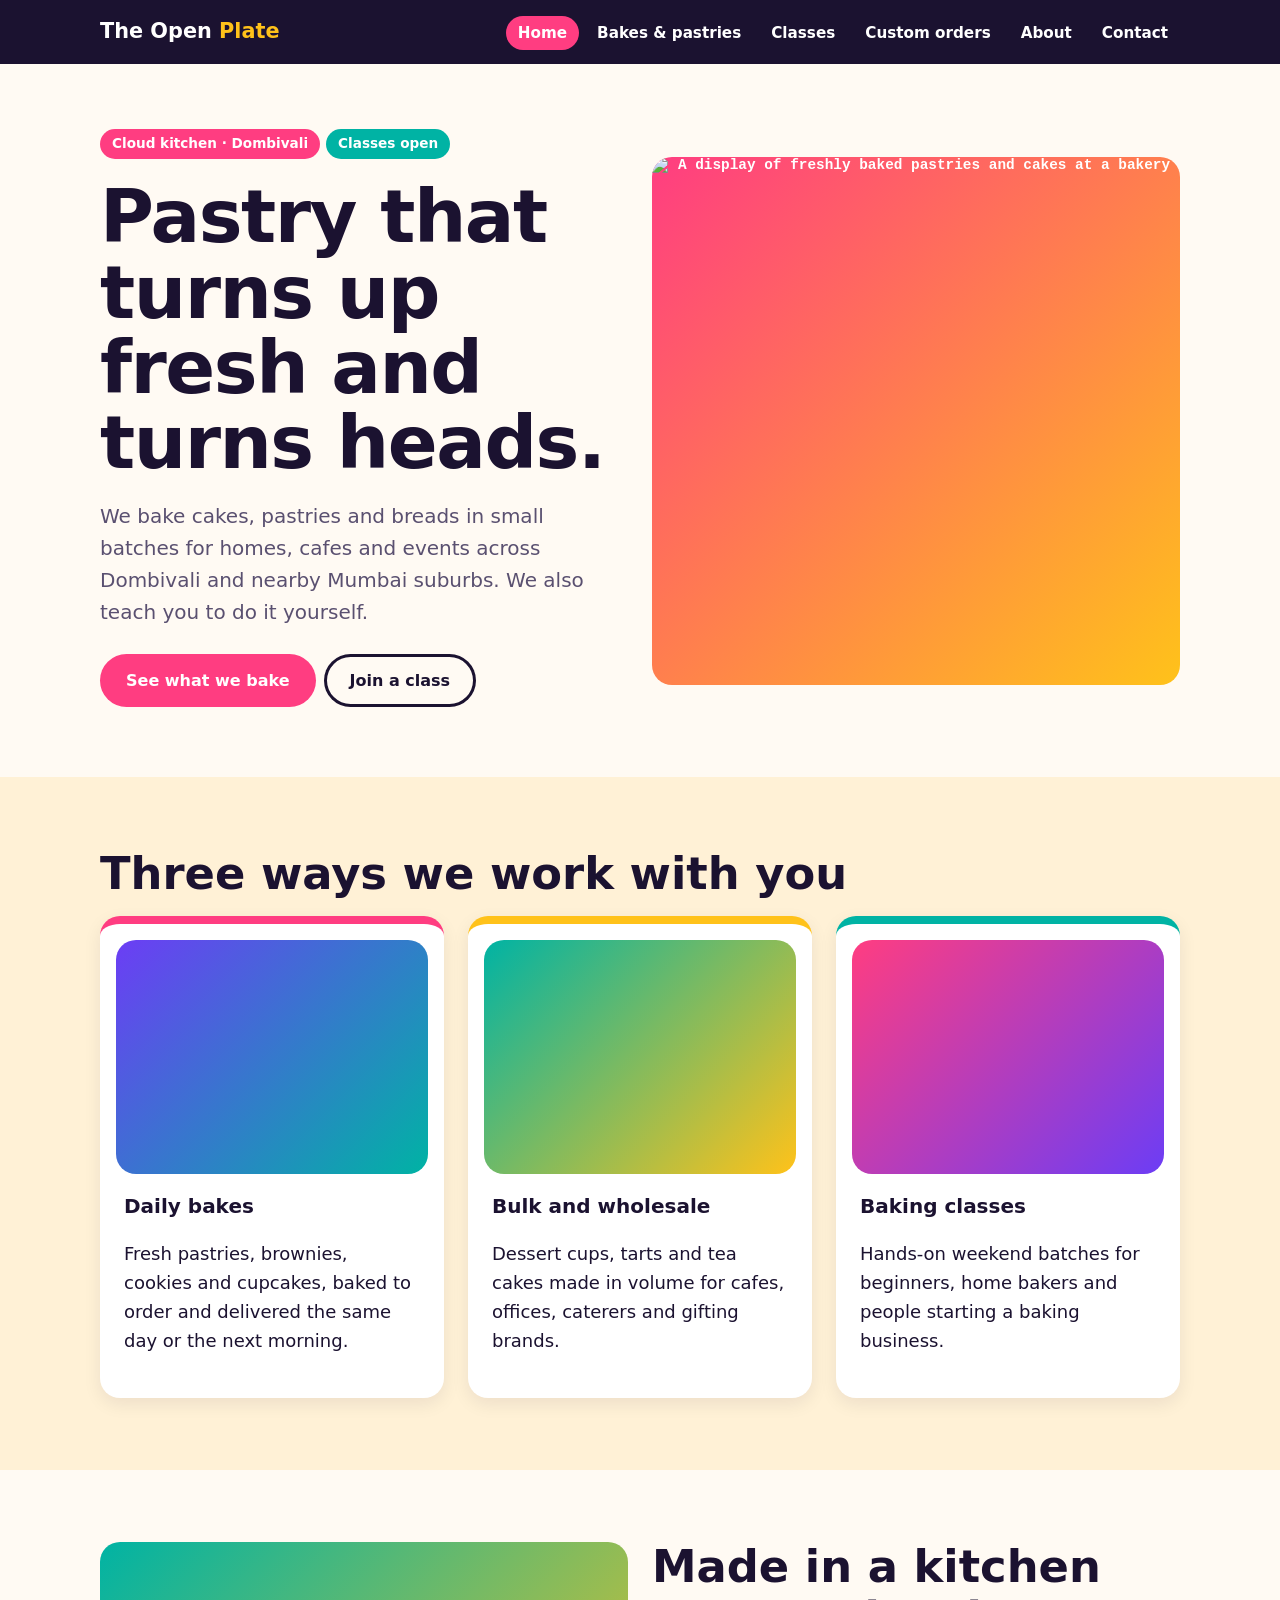
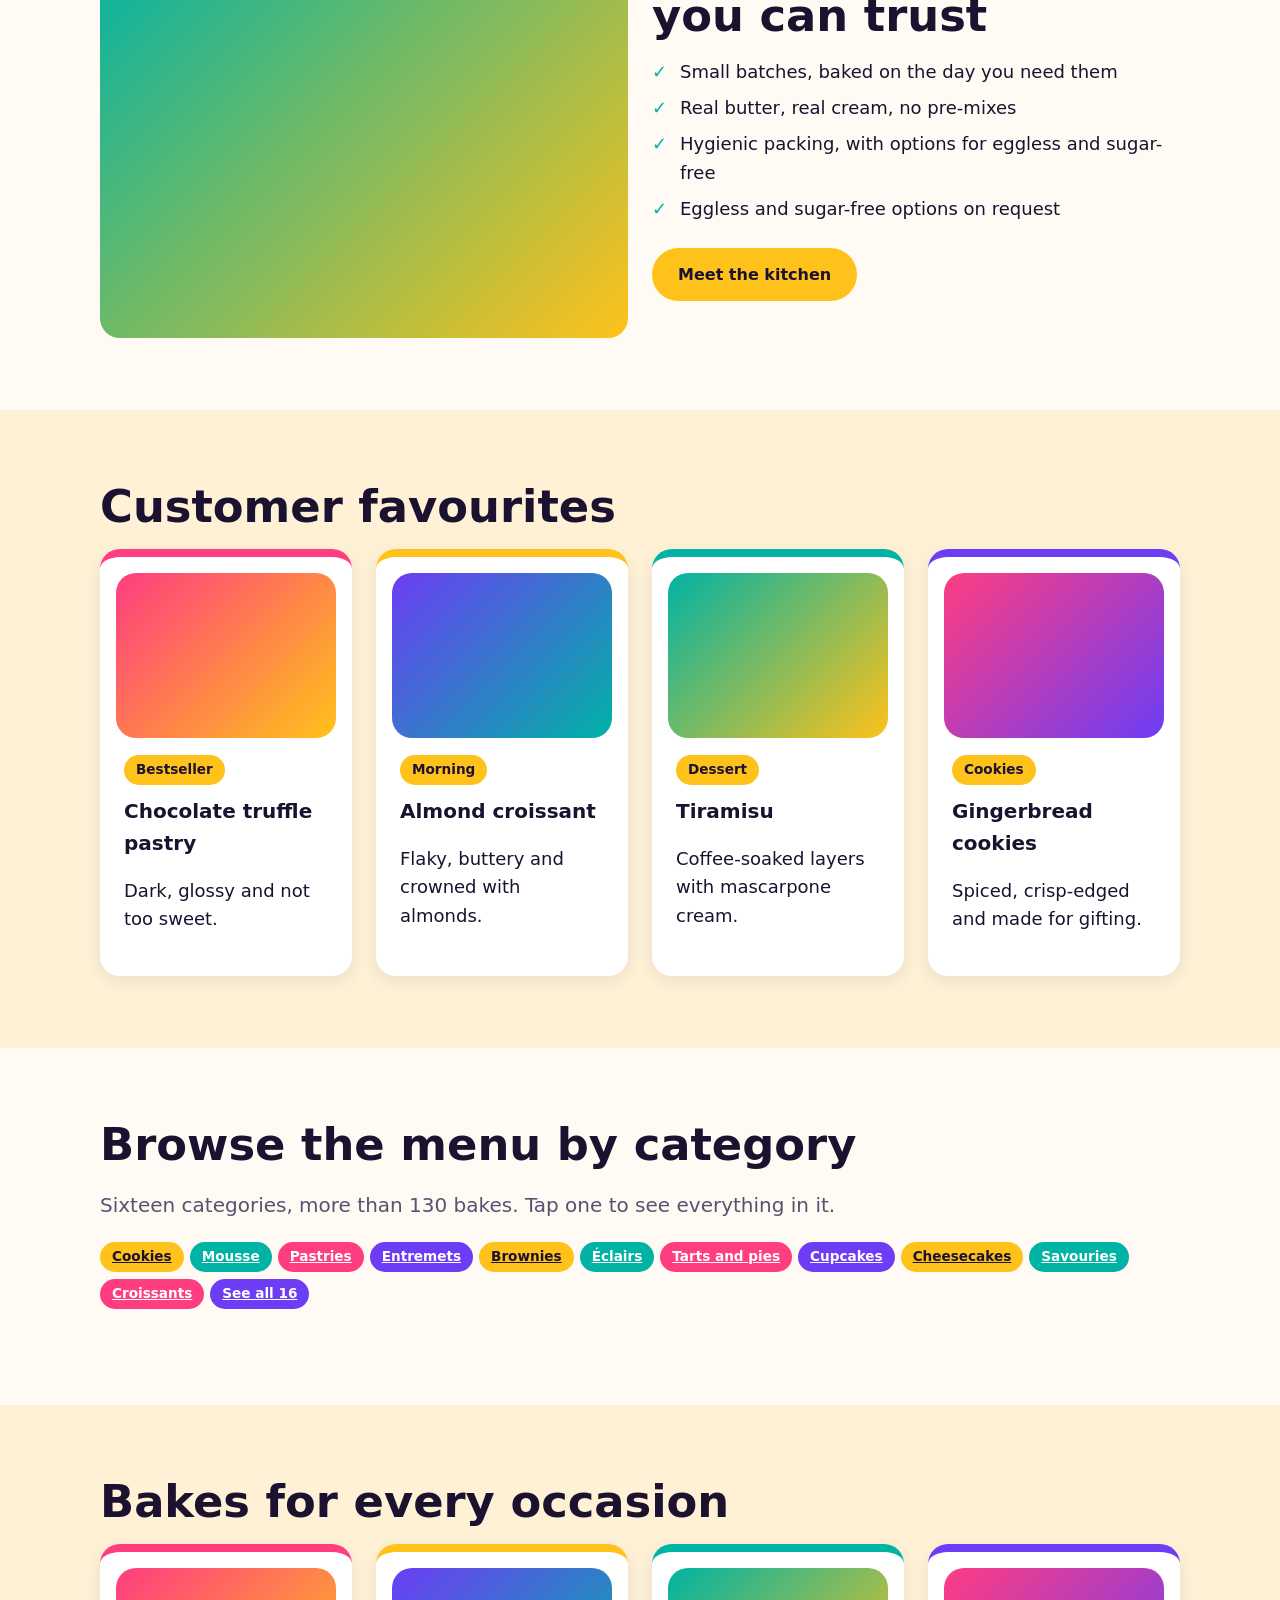
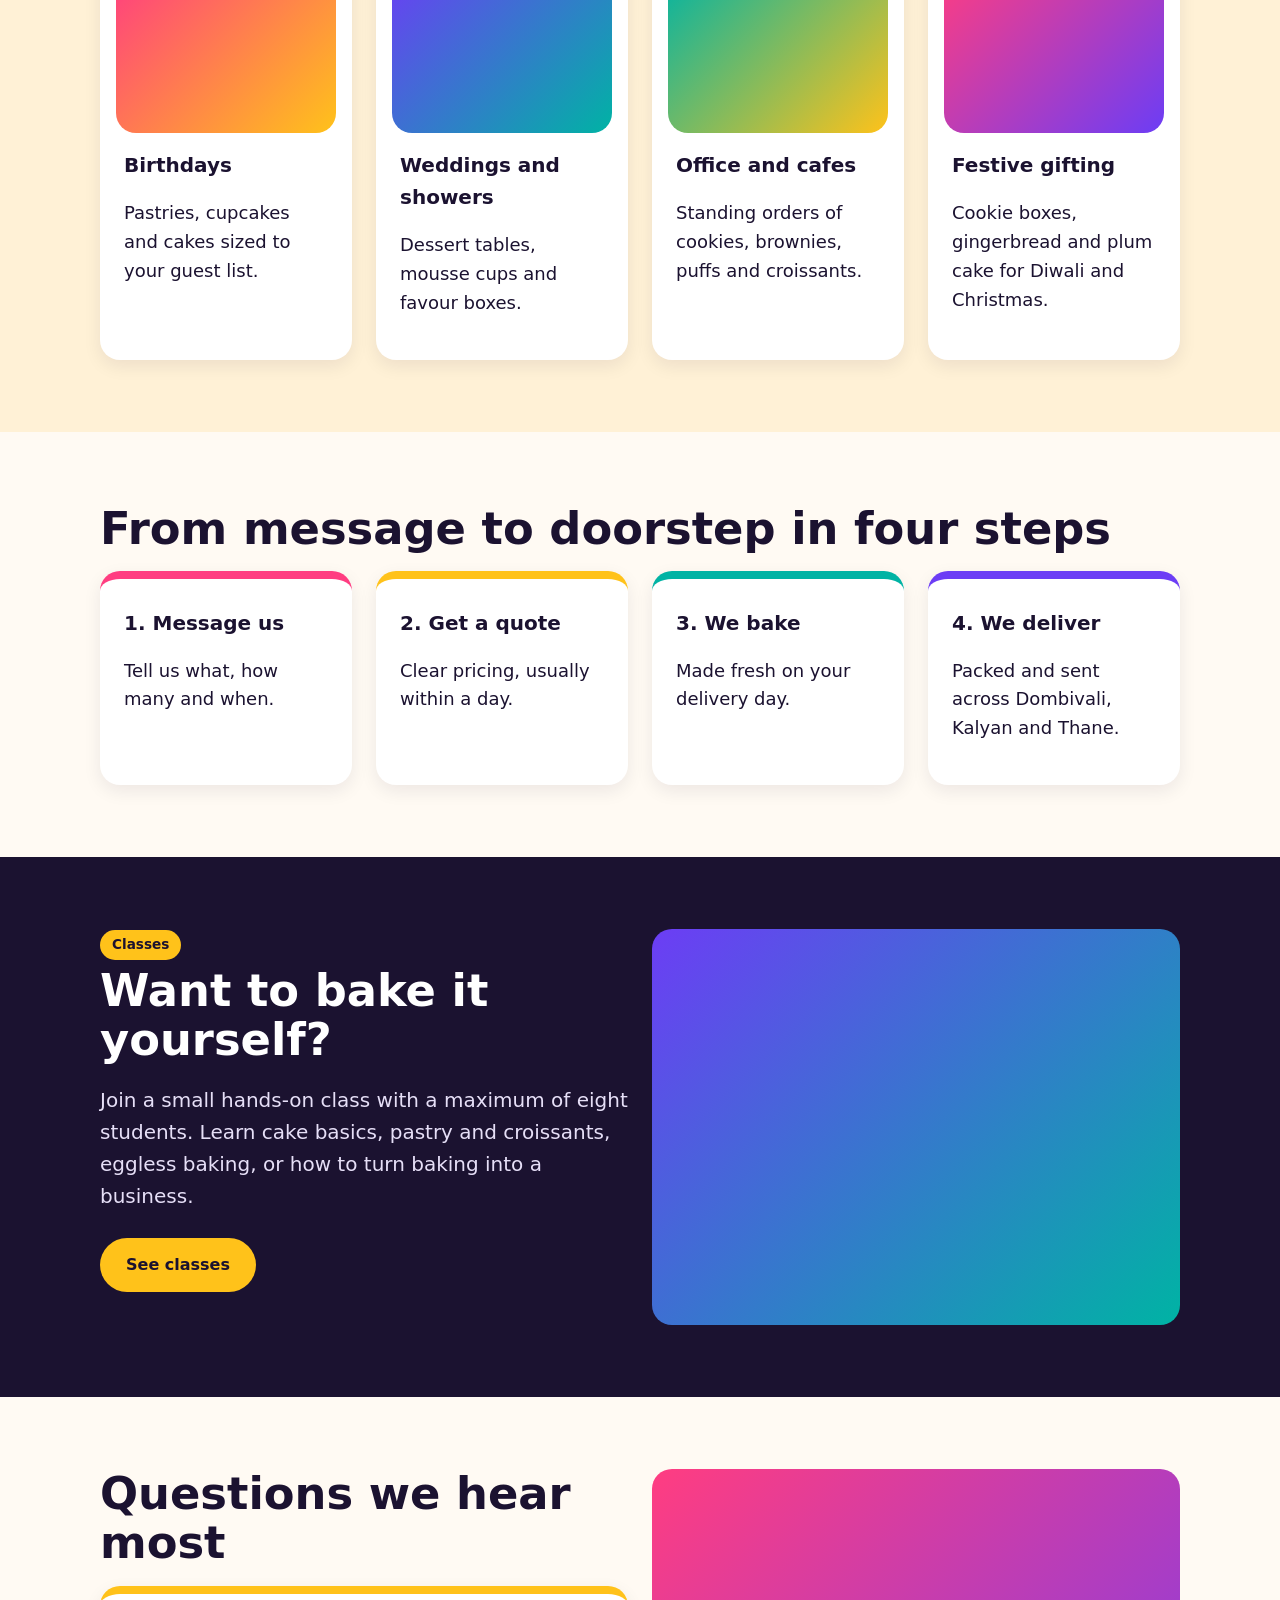
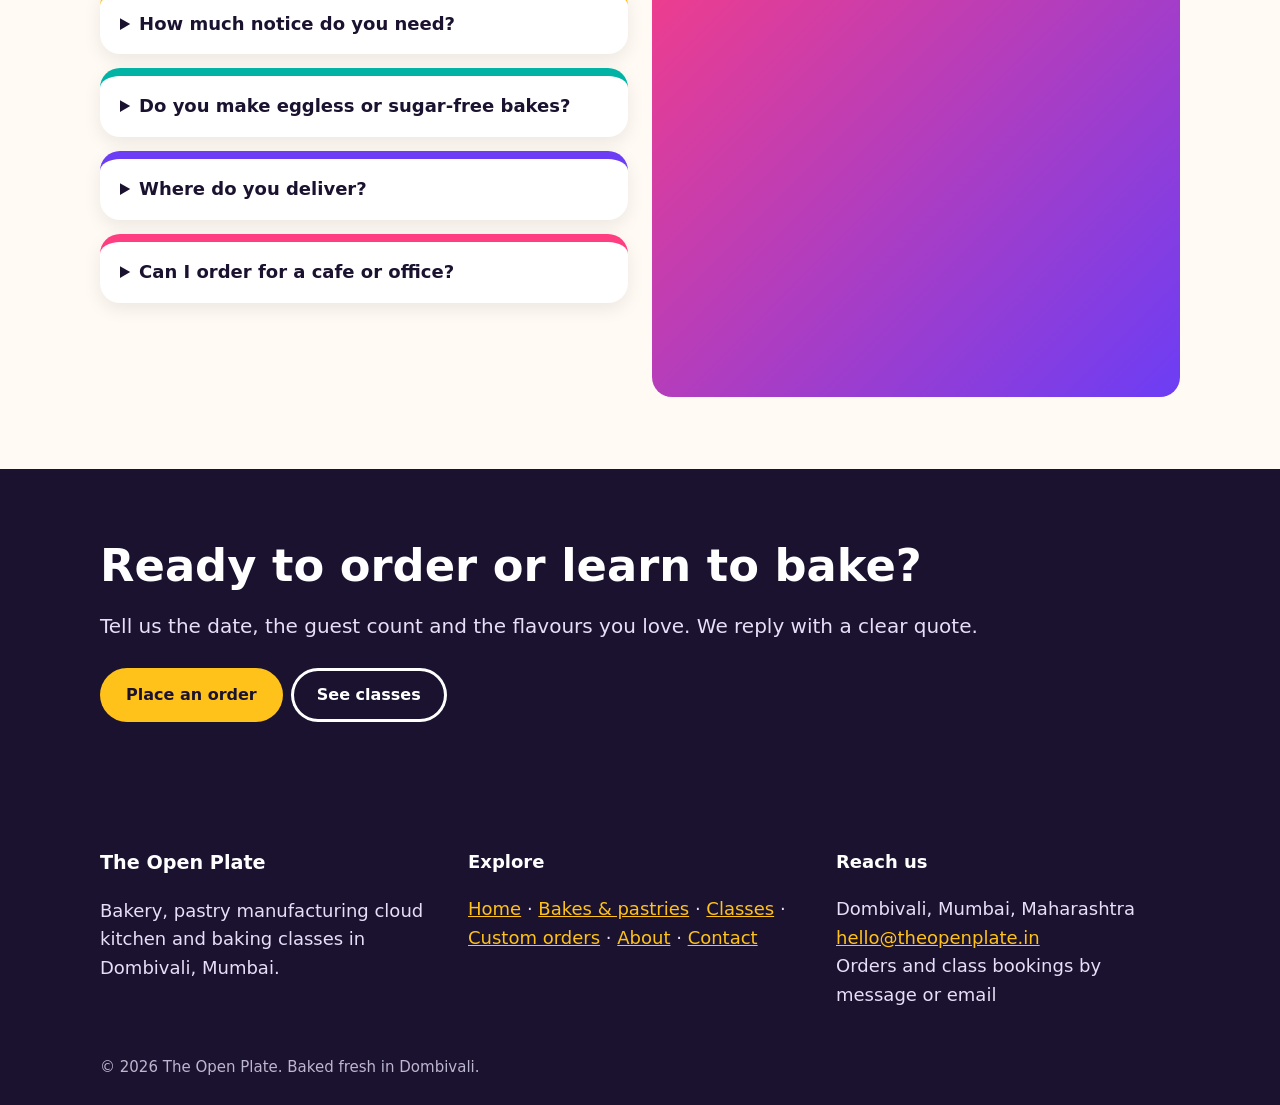
==== commit 83c13a74: "Replace local image placeholders with reliable bakery photography" ====
--- a/index.html
+++ b/index.html
@@ -4,33 +4,33 @@
 <button id="mb" aria-expanded="false" aria-controls="menu">Menu</button><nav aria-label="Main"><ul id="menu"><li><a href="index.html" aria-current=page>Home</a></li><li><a href="menu.html">Bakes & pastries</a></li><li><a href="classes.html">Classes</a></li><li><a href="custom-orders.html">Custom orders</a></li><li><a href="about.html">About</a></li><li><a href="contact.html">Contact</a></li></ul></nav></div></header>
 <main><section class="hero"><div class="wrap grid g2"><div><span class="chip p">Cloud kitchen · Dombivali</span><span class="chip t">Classes open</span>
 <h1>Pastry that turns up fresh and turns heads.</h1><p class="lead">We bake cakes, pastries and breads in small batches for homes, cafes and events across Dombivali and nearby Mumbai suburbs. We also teach you to do it yourself.</p>
-<a class="btn" href="menu.html">See what we bake</a><a class="btn o" href="classes.html">Join a class</a></div><div class="ph art tall"><img src="https://images.unsplash.com/photo-1755353676368-4379426fda18?auto=format&fit=crop&w=1400&q=85" alt="A display of freshly baked pastries and cakes at a bakery" fetchpriority="high"></div></div></section>
+<a class="btn" href="menu.html">See what we bake</a><a class="btn o" href="classes.html">Join a class</a></div><div class="ph art tall"><img src="https://images.unsplash.com/photo-1509440159596-0249088772ff?auto=format&fit=crop&w=1400&q=85" alt="A display of freshly baked pastries and cakes at a bakery" fetchpriority="high"></div></div></section>
 <section class="alt"><div class="wrap"><h2>Three ways we work with you</h2><div class="grid g3">
-<article class="card "><div class="ph b " data-name="images/home-daily-bakes.jpg"><img src="images/home-daily-bakes.jpg" alt="Tray of freshly baked brownies and cookies" loading="lazy" onerror="this.remove()"></div><h3>Daily bakes</h3><p>Fresh pastries, brownies, cookies and cupcakes, baked to order and delivered the same day or the next morning.</p></article>
-<article class="card y"><div class="ph c " data-name="images/home-wholesale-boxes.jpg"><img src="images/home-wholesale-boxes.jpg" alt="Stacked boxes of packed pastries ready for delivery" loading="lazy" onerror="this.remove()"></div><h3>Bulk and wholesale</h3><p>Dessert cups, tarts and tea cakes made in volume for cafes, offices, caterers and gifting brands.</p></article>
-<article class="card t"><div class="ph d " data-name="images/home-class-session.jpg"><img src="images/home-class-session.jpg" alt="Students decorating cupcakes at a long baking table" loading="lazy" onerror="this.remove()"></div><h3>Baking classes</h3><p>Hands-on weekend batches for beginners, home bakers and people starting a baking business.</p></article></div></div></section>
-<section><div class="wrap grid g2"><div class="ph c " data-name="images/home-kitchen-team.jpg"><img src="images/home-kitchen-team.jpg" alt="Bakers piping cream onto pastries in a bright commercial kitchen" loading="lazy" onerror="this.remove()"></div><div><h2>Made in a kitchen you can trust</h2>
+<article class="card "><div class="ph b "><img src="https://images.unsplash.com/photo-1499636136210-6f4ee915583e?auto=format&fit=crop&w=1200&q=80" alt="Tray of freshly baked brownies and cookies" loading="lazy" onerror="this.remove()"></div><h3>Daily bakes</h3><p>Fresh pastries, brownies, cookies and cupcakes, baked to order and delivered the same day or the next morning.</p></article>
+<article class="card y"><div class="ph c "><img src="https://images.unsplash.com/photo-1608198093002-ad4e005484df?auto=format&fit=crop&w=1200&q=80" alt="Stacked boxes of packed pastries ready for delivery" loading="lazy" onerror="this.remove()"></div><h3>Bulk and wholesale</h3><p>Dessert cups, tarts and tea cakes made in volume for cafes, offices, caterers and gifting brands.</p></article>
+<article class="card t"><div class="ph d "><img src="https://images.unsplash.com/photo-1556911220-e15b29be8c8f?auto=format&fit=crop&w=1200&q=80" alt="Students decorating cupcakes at a long baking table" loading="lazy" onerror="this.remove()"></div><h3>Baking classes</h3><p>Hands-on weekend batches for beginners, home bakers and people starting a baking business.</p></article></div></div></section>
+<section><div class="wrap grid g2"><div class="ph c "><img src="https://images.unsplash.com/photo-1556911220-bff31c812dba?auto=format&fit=crop&w=1200&q=80" alt="Bakers piping cream onto pastries in a bright commercial kitchen" loading="lazy" onerror="this.remove()"></div><div><h2>Made in a kitchen you can trust</h2>
 <ul class="tick"><li>Small batches, baked on the day you need them</li><li>Real butter, real cream, no pre-mixes</li><li>Hygienic packing, with options for eggless and sugar-free</li><li>Eggless and sugar-free options on request</li></ul><a class="btn y" href="about.html">Meet the kitchen</a></div></div></section>
 <section class="alt"><div class="wrap"><h2>Customer favourites</h2><div class="grid g4">
-<article class="card "><div class="ph  " data-name="images/fav-truffle-cake.jpg"><img src="images/fav-truffle-cake.jpg" alt="Belgian chocolate truffle cake with ganache drip" loading="lazy" onerror="this.remove()"></div><span class=chip>Bestseller</span><h3>Chocolate truffle pastry</h3><p>Dark, glossy and not too sweet.</p></article>
-<article class="card y"><div class="ph b " data-name="images/fav-almond-croissant.jpg"><img src="images/fav-almond-croissant.jpg" alt="Golden almond croissant dusted with sugar" loading="lazy" onerror="this.remove()"></div><span class=chip>Morning</span><h3>Almond croissant</h3><p>Flaky, buttery and crowned with almonds.</p></article>
-<article class="card t"><div class="ph c " data-name="images/fav-tiramisu.jpg"><img src="images/fav-tiramisu.jpg" alt="Tiramisu dusted with cocoa" loading="lazy" onerror="this.remove()"></div><span class=chip>Dessert</span><h3>Tiramisu</h3><p>Coffee-soaked layers with mascarpone cream.</p></article>
-<article class="card v"><div class="ph d " data-name="images/fav-gingerbread.jpg"><img src="images/fav-gingerbread.jpg" alt="Decorated gingerbread cookies on a tray" loading="lazy" onerror="this.remove()"></div><span class=chip>Cookies</span><h3>Gingerbread cookies</h3><p>Spiced, crisp-edged and made for gifting.</p></article></div></div></section><section><div class="wrap"><h2>Browse the menu by category</h2><p class="lead">Sixteen categories, more than 130 bakes. Tap one to see everything in it.</p>
+<article class="card "><div class="ph  "><img src="https://images.unsplash.com/photo-1578985545062-69928b1d9587?auto=format&fit=crop&w=1200&q=80" alt="Belgian chocolate truffle cake with ganache drip" loading="lazy" onerror="this.remove()"></div><span class=chip>Bestseller</span><h3>Chocolate truffle pastry</h3><p>Dark, glossy and not too sweet.</p></article>
+<article class="card y"><div class="ph b "><img src="https://images.unsplash.com/photo-1555507036-ab1f4038808a?auto=format&fit=crop&w=1200&q=80" alt="Golden almond croissant dusted with sugar" loading="lazy" onerror="this.remove()"></div><span class=chip>Morning</span><h3>Almond croissant</h3><p>Flaky, buttery and crowned with almonds.</p></article>
+<article class="card t"><div class="ph c "><img src="https://images.unsplash.com/photo-1571877227200-a0d98ea607e9?auto=format&fit=crop&w=1200&q=80" alt="Tiramisu dusted with cocoa" loading="lazy" onerror="this.remove()"></div><span class=chip>Dessert</span><h3>Tiramisu</h3><p>Coffee-soaked layers with mascarpone cream.</p></article>
+<article class="card v"><div class="ph d "><img src="https://images.unsplash.com/photo-1511895426328-dc8714191300?auto=format&fit=crop&w=1200&q=80" alt="Decorated gingerbread cookies on a tray" loading="lazy" onerror="this.remove()"></div><span class=chip>Cookies</span><h3>Gingerbread cookies</h3><p>Spiced, crisp-edged and made for gifting.</p></article></div></div></section><section><div class="wrap"><h2>Browse the menu by category</h2><p class="lead">Sixteen categories, more than 130 bakes. Tap one to see everything in it.</p>
 <p><a class="chip" href="menu.html#cookies">Cookies</a><a class="chip t" href="menu.html#mousse">Mousse</a><a class="chip p" href="menu.html#pastries">Pastries</a><a class="chip v" href="menu.html#entremets">Entremets</a><a class="chip" href="menu.html#brownies">Brownies</a><a class="chip t" href="menu.html#eclairs">Éclairs</a><a class="chip p" href="menu.html#tarts-and-pies">Tarts and pies</a><a class="chip v" href="menu.html#cupcakes">Cupcakes</a><a class="chip" href="menu.html#baked-cheesecake">Cheesecakes</a><a class="chip t" href="menu.html#savouries">Savouries</a><a class="chip p" href="menu.html#croissants-and-puff-pastry">Croissants</a><a class="chip v" href="menu.html">See all 16</a></p></div></section>
 <section class="alt"><div class="wrap"><h2>Bakes for every occasion</h2><div class="grid g4">
-<article class="card "><div class="ph  " data-name="images/occasion-birthday.jpg"><img src="images/occasion-birthday.jpg" alt="Birthday cupcakes with candles on a party table" loading="lazy" onerror="this.remove()"></div><h3>Birthdays</h3><p>Pastries, cupcakes and cakes sized to your guest list.</p></article>
-<article class="card y"><div class="ph b " data-name="images/occasion-wedding.jpg"><img src="images/occasion-wedding.jpg" alt="Elegant dessert table with tarts and entremets" loading="lazy" onerror="this.remove()"></div><h3>Weddings and showers</h3><p>Dessert tables, mousse cups and favour boxes.</p></article>
-<article class="card t"><div class="ph c " data-name="images/occasion-corporate.jpg"><img src="images/occasion-corporate.jpg" alt="Boxes of pastries on an office meeting table" loading="lazy" onerror="this.remove()"></div><h3>Office and cafes</h3><p>Standing orders of cookies, brownies, puffs and croissants.</p></article>
-<article class="card v"><div class="ph d " data-name="images/occasion-gifting.jpg"><img src="images/occasion-gifting.jpg" alt="Festive gift box of cookies tied with ribbon" loading="lazy" onerror="this.remove()"></div><h3>Festive gifting</h3><p>Cookie boxes, gingerbread and plum cake for Diwali and Christmas.</p></article></div></div></section>
+<article class="card "><div class="ph  "><img src="https://images.unsplash.com/photo-1464349095431-e9a21285b5f3?auto=format&fit=crop&w=1200&q=80" alt="Birthday cupcakes with candles on a party table" loading="lazy" onerror="this.remove()"></div><h3>Birthdays</h3><p>Pastries, cupcakes and cakes sized to your guest list.</p></article>
+<article class="card y"><div class="ph b "><img src="https://images.unsplash.com/photo-1519225421980-715cb0215e8?auto=format&fit=crop&w=1200&q=80" alt="Elegant dessert table with tarts and entremets" loading="lazy" onerror="this.remove()"></div><h3>Weddings and showers</h3><p>Dessert tables, mousse cups and favour boxes.</p></article>
+<article class="card t"><div class="ph c "><img src="https://images.unsplash.com/photo-1517248135467-4c7edcad34c4?auto=format&fit=crop&w=1200&q=80" alt="Boxes of pastries on an office meeting table" loading="lazy" onerror="this.remove()"></div><h3>Office and cafes</h3><p>Standing orders of cookies, brownies, puffs and croissants.</p></article>
+<article class="card v"><div class="ph d "><img src="https://images.unsplash.com/photo-1549465220-1a8b9238cd48?auto=format&fit=crop&w=1200&q=80" alt="Festive gift box of cookies tied with ribbon" loading="lazy" onerror="this.remove()"></div><h3>Festive gifting</h3><p>Cookie boxes, gingerbread and plum cake for Diwali and Christmas.</p></article></div></div></section>
 <section><div class="wrap"><h2>From message to doorstep in four steps</h2><div class="grid g4">
 <article class="card "><h3>1. Message us</h3><p>Tell us what, how many and when.</p></article><article class="card y"><h3>2. Get a quote</h3><p>Clear pricing, usually within a day.</p></article><article class="card t"><h3>3. We bake</h3><p>Made fresh on your delivery day.</p></article><article class="card v"><h3>4. We deliver</h3><p>Packed and sent across Dombivali, Kalyan and Thane.</p></article></div></div></section>
-<section class="dark"><div class="wrap grid g2"><div><span class="chip y">Classes</span><h2>Want to bake it yourself?</h2><p class="lead">Join a small hands-on class with a maximum of eight students. Learn cake basics, pastry and croissants, eggless baking, or how to turn baking into a business.</p><a class="btn y" href="classes.html">See classes</a></div><div class="ph b " data-name="images/home-class-banner.jpg"><img src="images/home-class-banner.jpg" alt="Instructor showing a student how to pipe frosting" loading="lazy" onerror="this.remove()"></div></div></section>
+<section class="dark"><div class="wrap grid g2"><div><span class="chip y">Classes</span><h2>Want to bake it yourself?</h2><p class="lead">Join a small hands-on class with a maximum of eight students. Learn cake basics, pastry and croissants, eggless baking, or how to turn baking into a business.</p><a class="btn y" href="classes.html">See classes</a></div><div class="ph b "><img src="https://images.unsplash.com/photo-1556911220-e15b29be8c8f?auto=format&fit=crop&w=1200&q=80" alt="Instructor showing a student how to pipe frosting" loading="lazy" onerror="this.remove()"></div></div></section>
 <section><div class="wrap grid g2"><div><h2>Questions we hear most</h2>
 <details class="card y"><summary>How much notice do you need?</summary><p>Three days for most cakes and pastries. Allow a week for large events and multi-tier cakes.</p></details>
 <details class="card t"><summary>Do you make eggless or sugar-free bakes?</summary><p>Yes, on request for many items. Tell us when you order and we will confirm what works.</p></details>
 <details class="card v"><summary>Where do you deliver?</summary><p>Dombivali, Kalyan, Thane and nearby suburbs. Pickup from our kitchen is by appointment.</p></details>
 <details class="card"><summary>Can I order for a cafe or office?</summary><p>Yes. We supply daily and weekly standing orders with fixed pricing.</p></details></div>
-<div class="ph d tall" data-name="images/home-faq-box.jpg"><img src="images/home-faq-box.jpg" alt="Open box of assorted pastries ready for delivery" loading="lazy" onerror="this.remove()"></div></div></section>
+<div class="ph d tall"><img src="https://images.unsplash.com/photo-1608198093002-ad4e005484df?auto=format&fit=crop&w=1200&q=80" alt="Open box of assorted pastries ready for delivery" loading="lazy" onerror="this.remove()"></div></div></section>
 <section class="dark"><div class="wrap"><h2>Ready to order or learn to bake?</h2><p class="lead">Tell us the date, the guest count and the flavours you love. We reply with a clear quote.</p><a class="btn y" href="contact.html">Place an order</a><a class="btn o" href="classes.html">See classes</a></div></section></main>
 <footer><div class="wrap"><div class="grid g3"><div><strong style="color:#fff;font-size:1.2rem">The Open Plate</strong><p>Bakery, pastry manufacturing cloud kitchen and baking classes in Dombivali, Mumbai.</p></div>
 <div><strong style="color:#fff">Explore</strong><p><a href="index.html">Home</a> · <a href="menu.html">Bakes & pastries</a> · <a href="classes.html">Classes</a> · <a href="custom-orders.html">Custom orders</a> · <a href="about.html">About</a> · <a href="contact.html">Contact</a></p></div>
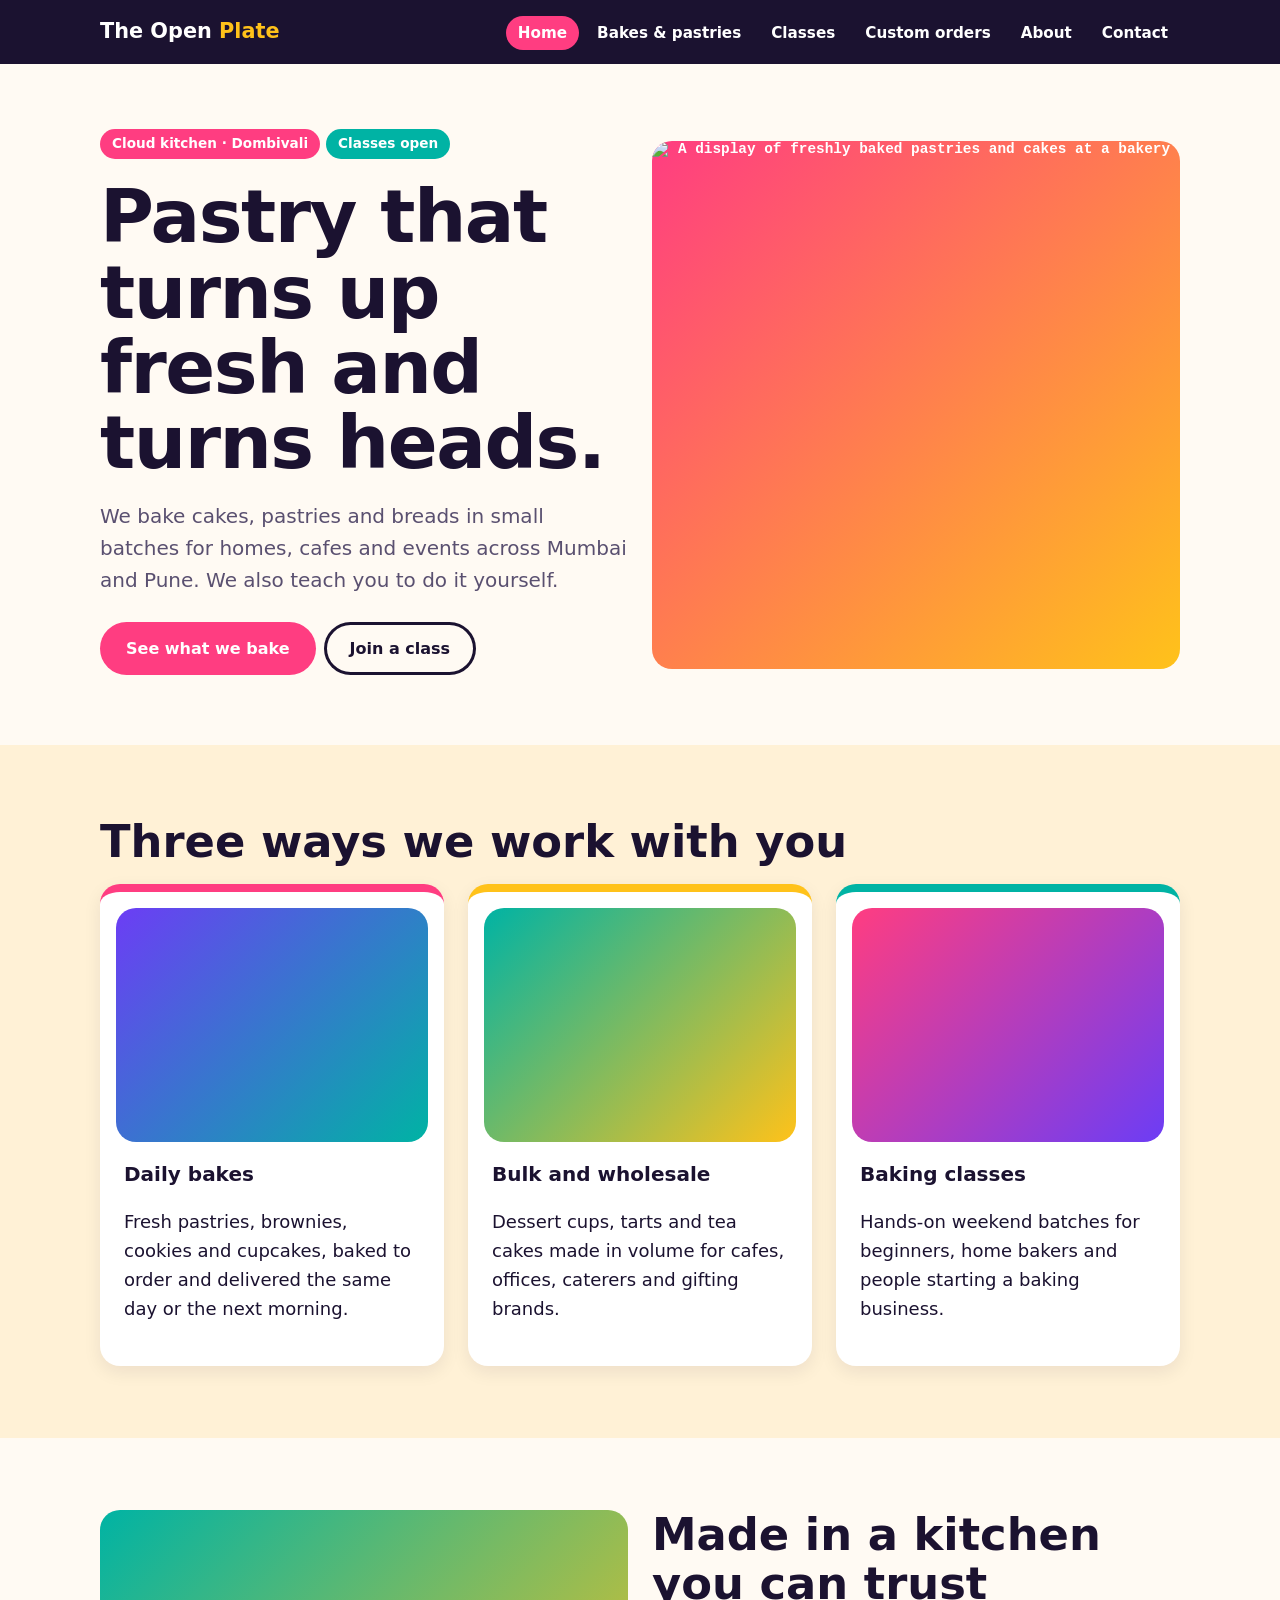
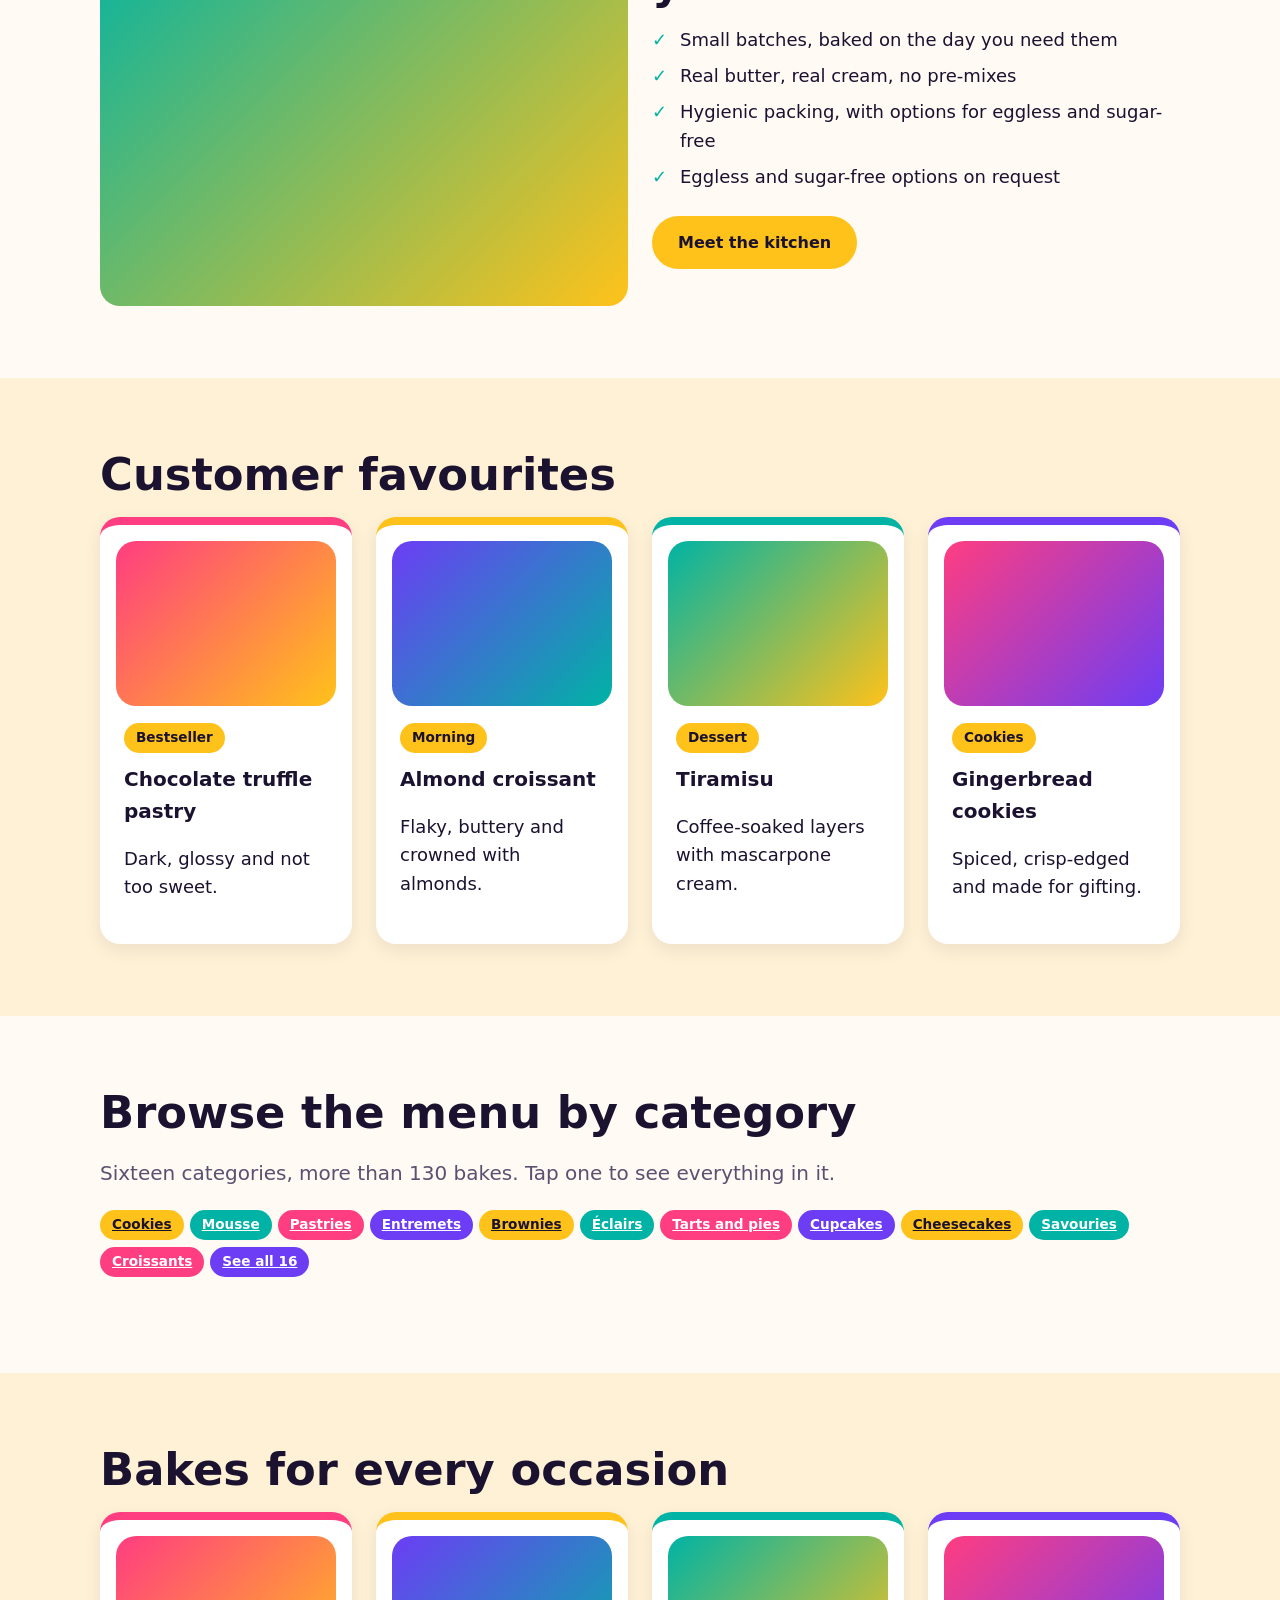
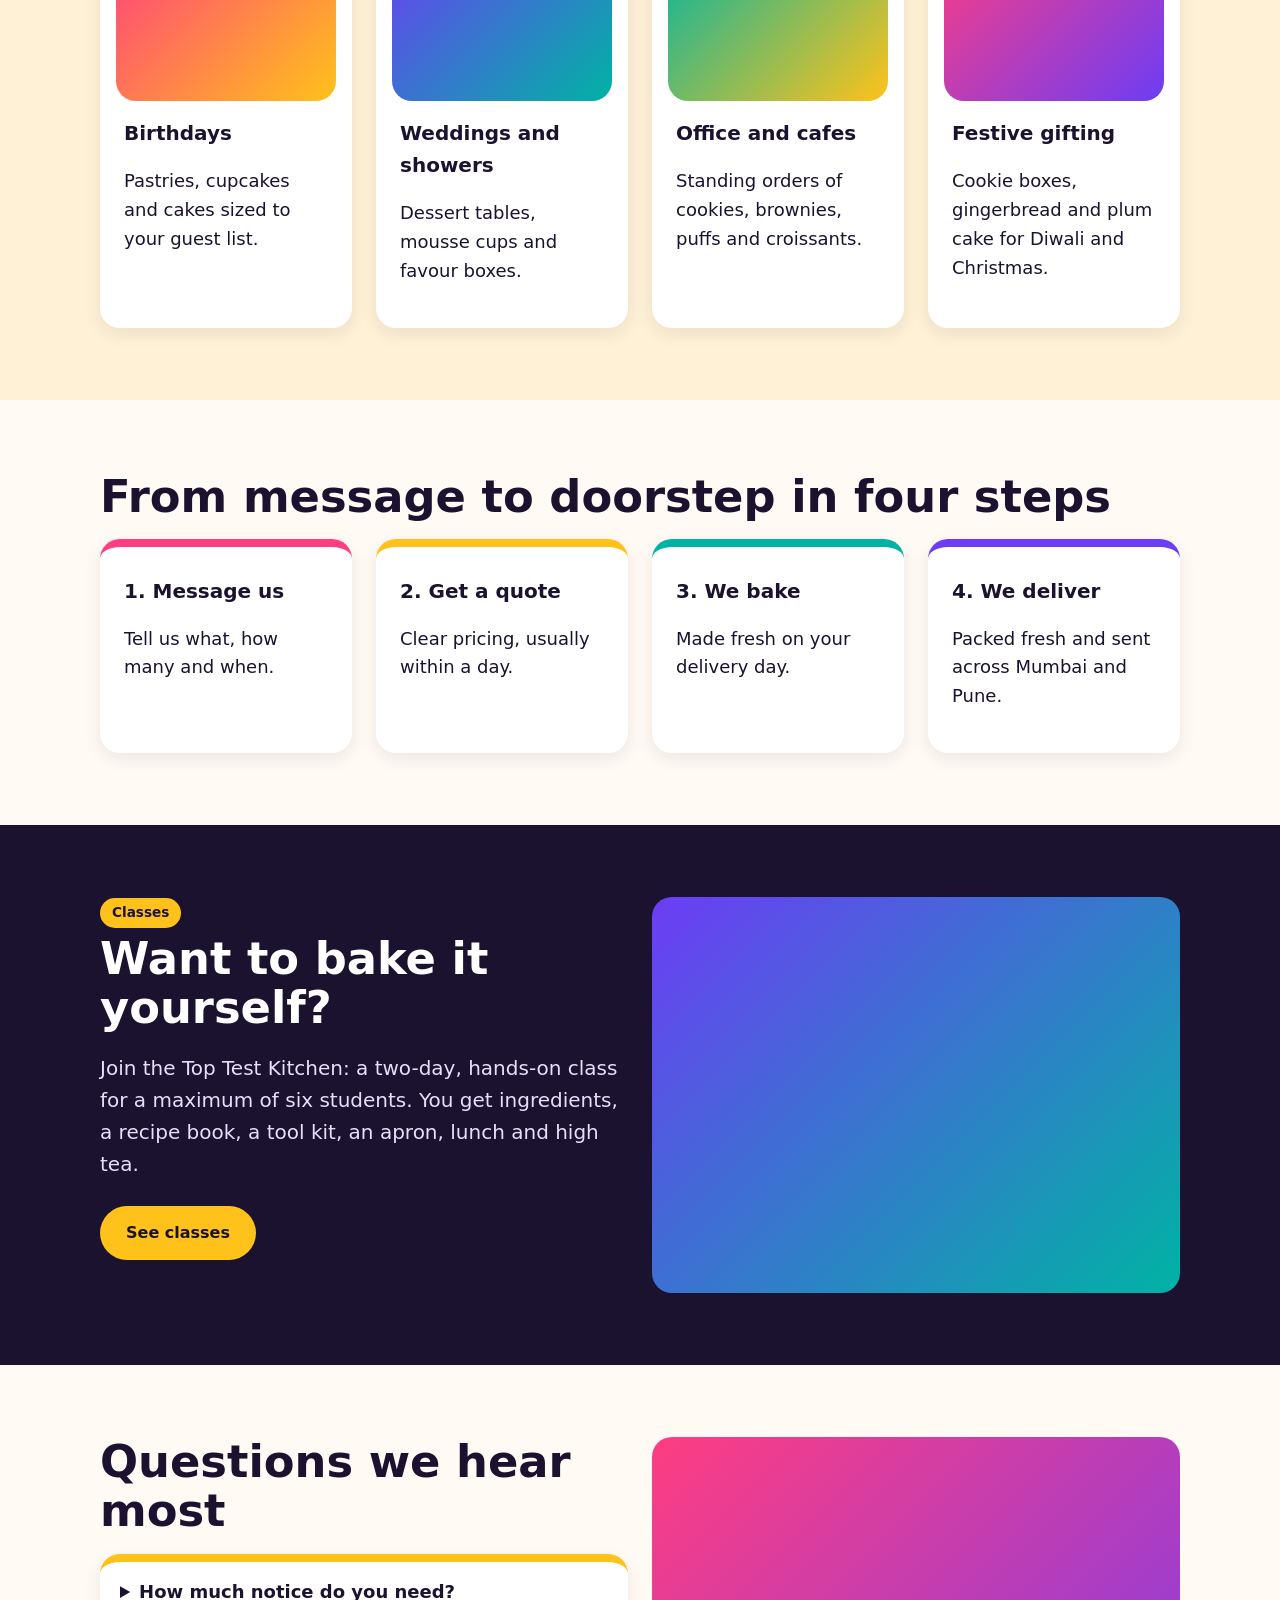
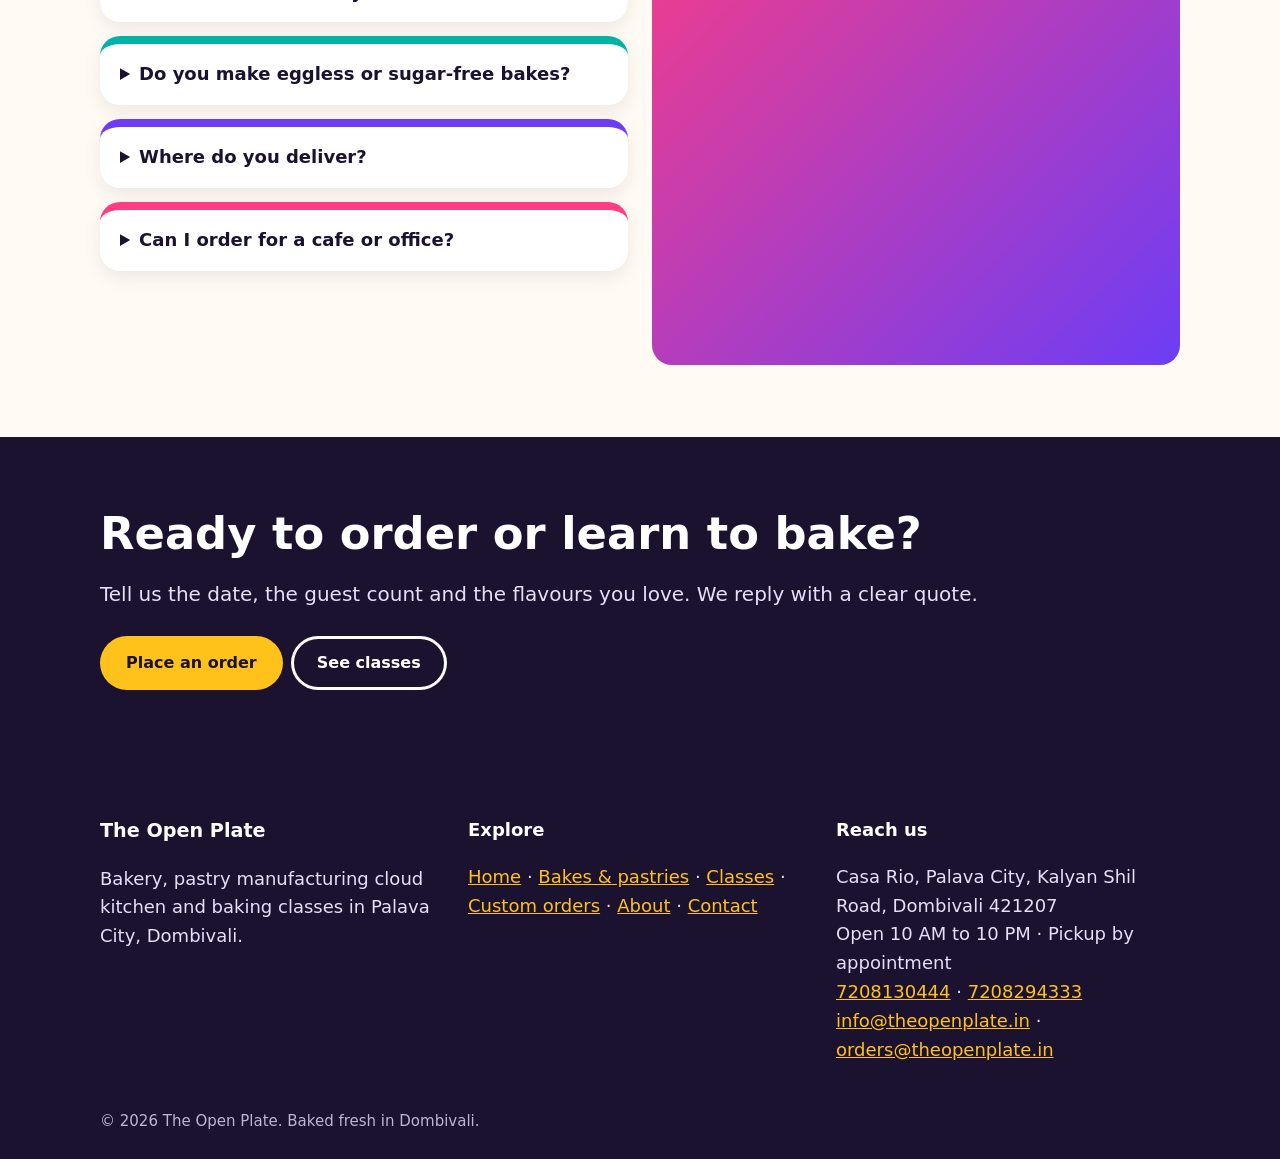
==== commit 02e1721e: "Update contact, delivery, class and about details from client" ====
--- a/index.html
+++ b/index.html
@@ -3,11 +3,11 @@
 <header><div class="wrap nav"><a class="brand" href="index.html">The Open <span>Plate</span></a>
 <button id="mb" aria-expanded="false" aria-controls="menu">Menu</button><nav aria-label="Main"><ul id="menu"><li><a href="index.html" aria-current=page>Home</a></li><li><a href="menu.html">Bakes & pastries</a></li><li><a href="classes.html">Classes</a></li><li><a href="custom-orders.html">Custom orders</a></li><li><a href="about.html">About</a></li><li><a href="contact.html">Contact</a></li></ul></nav></div></header>
 <main><section class="hero"><div class="wrap grid g2"><div><span class="chip p">Cloud kitchen · Dombivali</span><span class="chip t">Classes open</span>
-<h1>Pastry that turns up fresh and turns heads.</h1><p class="lead">We bake cakes, pastries and breads in small batches for homes, cafes and events across Dombivali and nearby Mumbai suburbs. We also teach you to do it yourself.</p>
-<a class="btn" href="menu.html">See what we bake</a><a class="btn o" href="classes.html">Join a class</a></div><div class="ph art tall"><img src="https://images.unsplash.com/photo-1509440159596-0249088772ff?auto=format&fit=crop&w=1400&q=85" alt="A display of freshly baked pastries and cakes at a bakery" fetchpriority="high"></div></div></section>
+<h1>Pastry that turns up fresh and turns heads.</h1><p class="lead">We bake cakes, pastries and breads in small batches for homes, cafes and events across Mumbai and Pune. We also teach you to do it yourself.</p>
+<a class="btn" href="menu.html">See what we bake</a><a class="btn o" href="classes.html">Join a class</a></div><div class="ph art tall"><img src="https://images.unsplash.com/photo-1486427944299-d1955d23e34d?auto=format&fit=crop&w=1600&q=85" alt="A display of freshly baked pastries and cakes at a bakery" fetchpriority="high"></div></div></section>
 <section class="alt"><div class="wrap"><h2>Three ways we work with you</h2><div class="grid g3">
 <article class="card "><div class="ph b "><img src="https://images.unsplash.com/photo-1499636136210-6f4ee915583e?auto=format&fit=crop&w=1200&q=80" alt="Tray of freshly baked brownies and cookies" loading="lazy" onerror="this.remove()"></div><h3>Daily bakes</h3><p>Fresh pastries, brownies, cookies and cupcakes, baked to order and delivered the same day or the next morning.</p></article>
-<article class="card y"><div class="ph c "><img src="https://images.unsplash.com/photo-1608198093002-ad4e005484df?auto=format&fit=crop&w=1200&q=80" alt="Stacked boxes of packed pastries ready for delivery" loading="lazy" onerror="this.remove()"></div><h3>Bulk and wholesale</h3><p>Dessert cups, tarts and tea cakes made in volume for cafes, offices, caterers and gifting brands.</p></article>
+<article class="card y"><div class="ph c "><img src="https://images.unsplash.com/photo-1509440159596-0249088772ff?auto=format&fit=crop&w=1200&q=80" alt="Stacked boxes of packed pastries ready for delivery" loading="lazy" onerror="this.remove()"></div><h3>Bulk and wholesale</h3><p>Dessert cups, tarts and tea cakes made in volume for cafes, offices, caterers and gifting brands.</p></article>
 <article class="card t"><div class="ph d "><img src="https://images.unsplash.com/photo-1556911220-e15b29be8c8f?auto=format&fit=crop&w=1200&q=80" alt="Students decorating cupcakes at a long baking table" loading="lazy" onerror="this.remove()"></div><h3>Baking classes</h3><p>Hands-on weekend batches for beginners, home bakers and people starting a baking business.</p></article></div></div></section>
 <section><div class="wrap grid g2"><div class="ph c "><img src="https://images.unsplash.com/photo-1556911220-bff31c812dba?auto=format&fit=crop&w=1200&q=80" alt="Bakers piping cream onto pastries in a bright commercial kitchen" loading="lazy" onerror="this.remove()"></div><div><h2>Made in a kitchen you can trust</h2>
 <ul class="tick"><li>Small batches, baked on the day you need them</li><li>Real butter, real cream, no pre-mixes</li><li>Hygienic packing, with options for eggless and sugar-free</li><li>Eggless and sugar-free options on request</li></ul><a class="btn y" href="about.html">Meet the kitchen</a></div></div></section>
@@ -19,21 +19,21 @@
 <p><a class="chip" href="menu.html#cookies">Cookies</a><a class="chip t" href="menu.html#mousse">Mousse</a><a class="chip p" href="menu.html#pastries">Pastries</a><a class="chip v" href="menu.html#entremets">Entremets</a><a class="chip" href="menu.html#brownies">Brownies</a><a class="chip t" href="menu.html#eclairs">Éclairs</a><a class="chip p" href="menu.html#tarts-and-pies">Tarts and pies</a><a class="chip v" href="menu.html#cupcakes">Cupcakes</a><a class="chip" href="menu.html#baked-cheesecake">Cheesecakes</a><a class="chip t" href="menu.html#savouries">Savouries</a><a class="chip p" href="menu.html#croissants-and-puff-pastry">Croissants</a><a class="chip v" href="menu.html">See all 16</a></p></div></section>
 <section class="alt"><div class="wrap"><h2>Bakes for every occasion</h2><div class="grid g4">
 <article class="card "><div class="ph  "><img src="https://images.unsplash.com/photo-1464349095431-e9a21285b5f3?auto=format&fit=crop&w=1200&q=80" alt="Birthday cupcakes with candles on a party table" loading="lazy" onerror="this.remove()"></div><h3>Birthdays</h3><p>Pastries, cupcakes and cakes sized to your guest list.</p></article>
-<article class="card y"><div class="ph b "><img src="https://images.unsplash.com/photo-1519225421980-715cb0215e8?auto=format&fit=crop&w=1200&q=80" alt="Elegant dessert table with tarts and entremets" loading="lazy" onerror="this.remove()"></div><h3>Weddings and showers</h3><p>Dessert tables, mousse cups and favour boxes.</p></article>
+<article class="card y"><div class="ph b "><img src="https://images.unsplash.com/photo-1464349095431-e9a21285b5f3?auto=format&fit=crop&w=1200&q=80" alt="Elegant dessert table with tarts and entremets" loading="lazy" onerror="this.remove()"></div><h3>Weddings and showers</h3><p>Dessert tables, mousse cups and favour boxes.</p></article>
 <article class="card t"><div class="ph c "><img src="https://images.unsplash.com/photo-1517248135467-4c7edcad34c4?auto=format&fit=crop&w=1200&q=80" alt="Boxes of pastries on an office meeting table" loading="lazy" onerror="this.remove()"></div><h3>Office and cafes</h3><p>Standing orders of cookies, brownies, puffs and croissants.</p></article>
 <article class="card v"><div class="ph d "><img src="https://images.unsplash.com/photo-1549465220-1a8b9238cd48?auto=format&fit=crop&w=1200&q=80" alt="Festive gift box of cookies tied with ribbon" loading="lazy" onerror="this.remove()"></div><h3>Festive gifting</h3><p>Cookie boxes, gingerbread and plum cake for Diwali and Christmas.</p></article></div></div></section>
 <section><div class="wrap"><h2>From message to doorstep in four steps</h2><div class="grid g4">
-<article class="card "><h3>1. Message us</h3><p>Tell us what, how many and when.</p></article><article class="card y"><h3>2. Get a quote</h3><p>Clear pricing, usually within a day.</p></article><article class="card t"><h3>3. We bake</h3><p>Made fresh on your delivery day.</p></article><article class="card v"><h3>4. We deliver</h3><p>Packed and sent across Dombivali, Kalyan and Thane.</p></article></div></div></section>
-<section class="dark"><div class="wrap grid g2"><div><span class="chip y">Classes</span><h2>Want to bake it yourself?</h2><p class="lead">Join a small hands-on class with a maximum of eight students. Learn cake basics, pastry and croissants, eggless baking, or how to turn baking into a business.</p><a class="btn y" href="classes.html">See classes</a></div><div class="ph b "><img src="https://images.unsplash.com/photo-1556911220-e15b29be8c8f?auto=format&fit=crop&w=1200&q=80" alt="Instructor showing a student how to pipe frosting" loading="lazy" onerror="this.remove()"></div></div></section>
+<article class="card "><h3>1. Message us</h3><p>Tell us what, how many and when.</p></article><article class="card y"><h3>2. Get a quote</h3><p>Clear pricing, usually within a day.</p></article><article class="card t"><h3>3. We bake</h3><p>Made fresh on your delivery day.</p></article><article class="card v"><h3>4. We deliver</h3><p>Packed fresh and sent across Mumbai and Pune.</p></article></div></div></section>
+<section class="dark"><div class="wrap grid g2"><div><span class="chip y">Classes</span><h2>Want to bake it yourself?</h2><p class="lead">Join the Top Test Kitchen: a two-day, hands-on class for a maximum of six students. You get ingredients, a recipe book, a tool kit, an apron, lunch and high tea.</p><a class="btn y" href="classes.html">See classes</a></div><div class="ph b "><img src="https://images.unsplash.com/photo-1556911220-e15b29be8c8f?auto=format&fit=crop&w=1200&q=80" alt="Instructor showing a student how to pipe frosting" loading="lazy" onerror="this.remove()"></div></div></section>
 <section><div class="wrap grid g2"><div><h2>Questions we hear most</h2>
-<details class="card y"><summary>How much notice do you need?</summary><p>Three days for most cakes and pastries. Allow a week for large events and multi-tier cakes.</p></details>
-<details class="card t"><summary>Do you make eggless or sugar-free bakes?</summary><p>Yes, on request for many items. Tell us when you order and we will confirm what works.</p></details>
-<details class="card v"><summary>Where do you deliver?</summary><p>Dombivali, Kalyan, Thane and nearby suburbs. Pickup from our kitchen is by appointment.</p></details>
-<details class="card"><summary>Can I order for a cafe or office?</summary><p>Yes. We supply daily and weekly standing orders with fixed pricing.</p></details></div>
-<div class="ph d tall"><img src="https://images.unsplash.com/photo-1608198093002-ad4e005484df?auto=format&fit=crop&w=1200&q=80" alt="Open box of assorted pastries ready for delivery" loading="lazy" onerror="this.remove()"></div></div></section>
+<details class="card y"><summary>How much notice do you need?</summary><p>24 hours for cakes and pastries. Large events need more notice, so message us as early as you can.</p></details>
+<details class="card t"><summary>Do you make eggless or sugar-free bakes?</summary><p>Yes, we offer both. Tell us when you order and we will confirm the options for your bake.</p></details>
+<details class="card v"><summary>Where do you deliver?</summary><p>Mumbai and Pune. Pickup from our kitchen in Palava City is by appointment. Delivery charges follow our terms and conditions.</p></details>
+<details class="card"><summary>Can I order for a cafe or office?</summary><p>Yes. We supply cafes and offices. Minimum order quantities follow our terms and conditions.</p></details></div>
+<div class="ph d tall"><img src="https://images.unsplash.com/photo-1555507036-ab1f4038808a?auto=format&fit=crop&w=1200&q=80" alt="Open box of assorted pastries ready for delivery" loading="lazy" onerror="this.remove()"></div></div></section>
 <section class="dark"><div class="wrap"><h2>Ready to order or learn to bake?</h2><p class="lead">Tell us the date, the guest count and the flavours you love. We reply with a clear quote.</p><a class="btn y" href="contact.html">Place an order</a><a class="btn o" href="classes.html">See classes</a></div></section></main>
-<footer><div class="wrap"><div class="grid g3"><div><strong style="color:#fff;font-size:1.2rem">The Open Plate</strong><p>Bakery, pastry manufacturing cloud kitchen and baking classes in Dombivali, Mumbai.</p></div>
+<footer><div class="wrap"><div class="grid g3"><div><strong style="color:#fff;font-size:1.2rem">The Open Plate</strong><p>Bakery, pastry manufacturing cloud kitchen and baking classes in Palava City, Dombivali.</p></div>
 <div><strong style="color:#fff">Explore</strong><p><a href="index.html">Home</a> · <a href="menu.html">Bakes & pastries</a> · <a href="classes.html">Classes</a> · <a href="custom-orders.html">Custom orders</a> · <a href="about.html">About</a> · <a href="contact.html">Contact</a></p></div>
-<div><strong style="color:#fff">Reach us</strong><p>Dombivali, Mumbai, Maharashtra<br><a href="mailto:hello@theopenplate.in">hello@theopenplate.in</a><br>Orders and class bookings by message or email</p></div></div>
+<div><strong style="color:#fff">Reach us</strong><p>Casa Rio, Palava City, Kalyan Shil Road, Dombivali 421207<br>Open 10 AM to 10 PM · Pickup by appointment<br><a href="tel:+917208130444">7208130444</a> · <a href="tel:+917208294333">7208294333</a><br><a href="mailto:info@theopenplate.in">info@theopenplate.in</a> · <a href="mailto:orders@theopenplate.in">orders@theopenplate.in</a></p></div></div>
 <small>© <span id="yr"></span> The Open Plate. Baked fresh in Dombivali.</small></div></footer>
 <script>document.getElementById("yr").textContent=new Date().getFullYear();var b=document.getElementById("mb"),m=document.getElementById("menu");b.onclick=function(){var o=m.classList.toggle("open");b.setAttribute("aria-expanded",o)}</script></body></html>
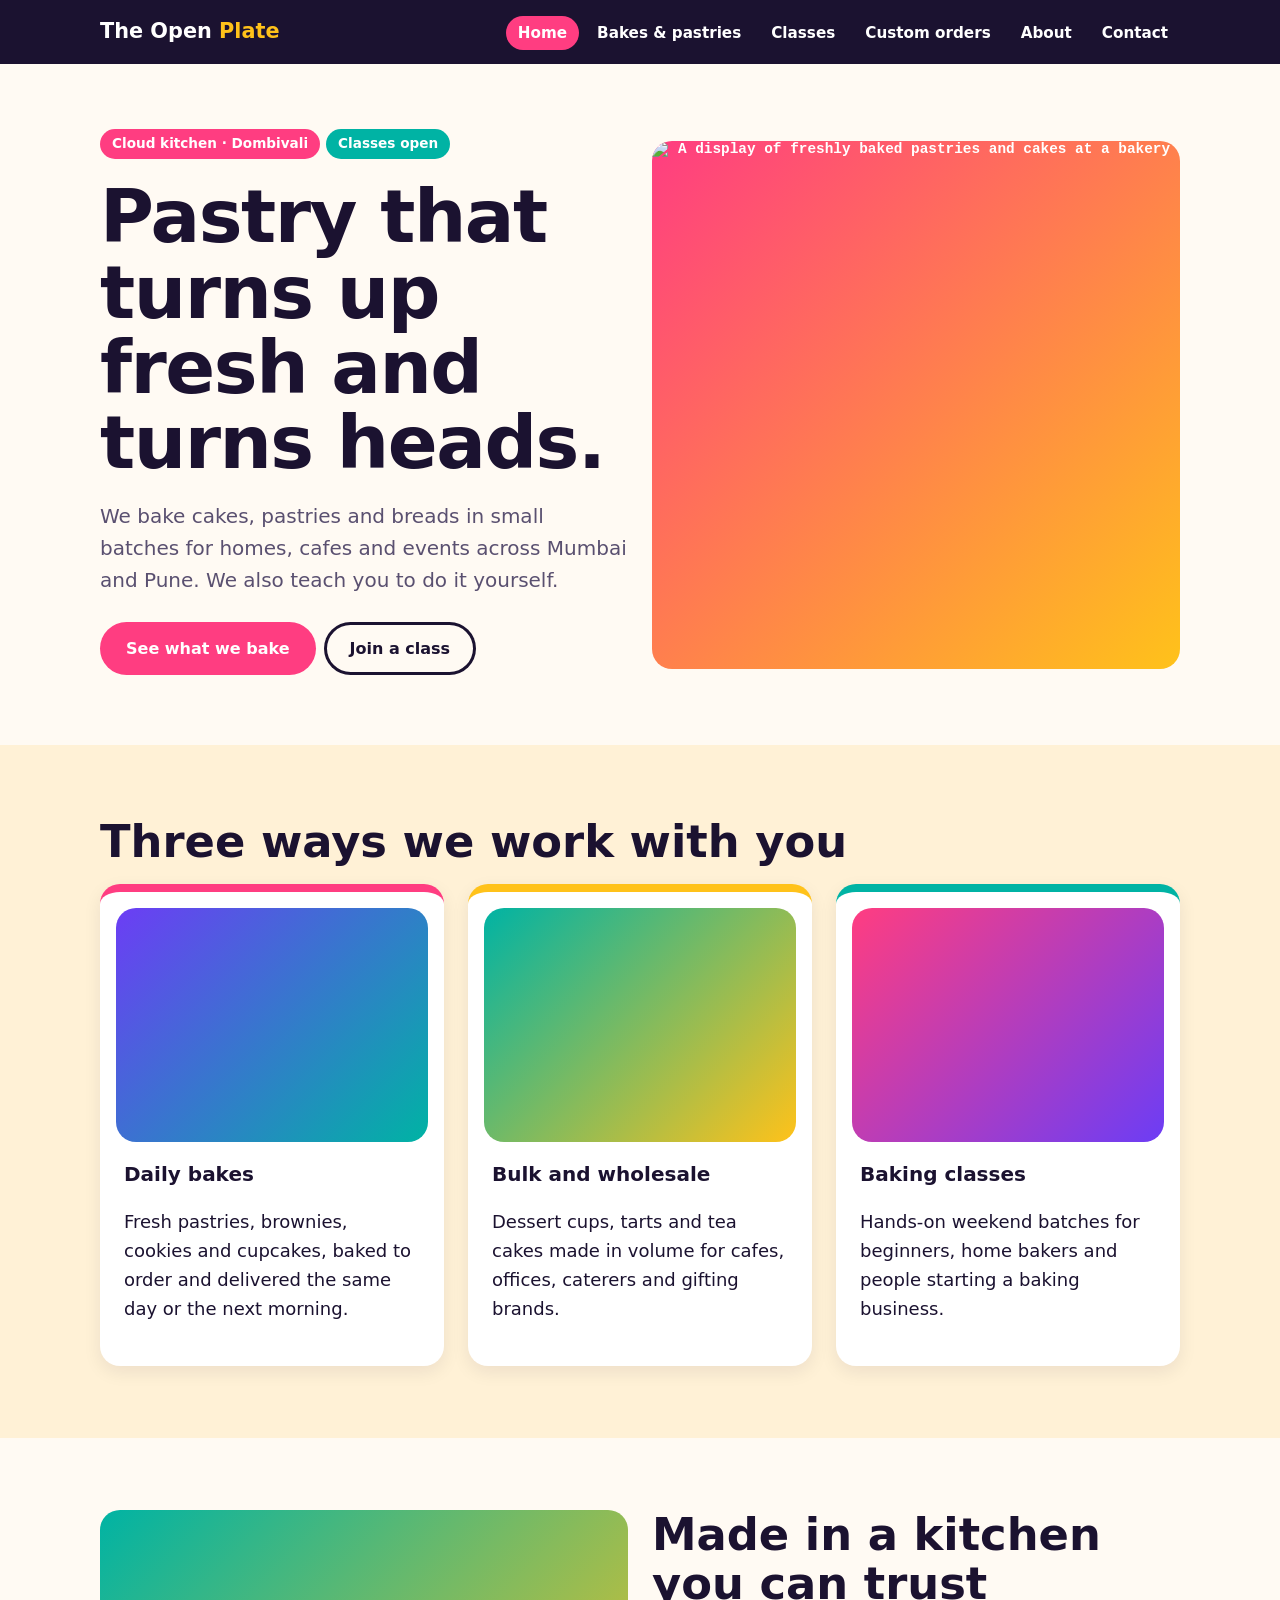
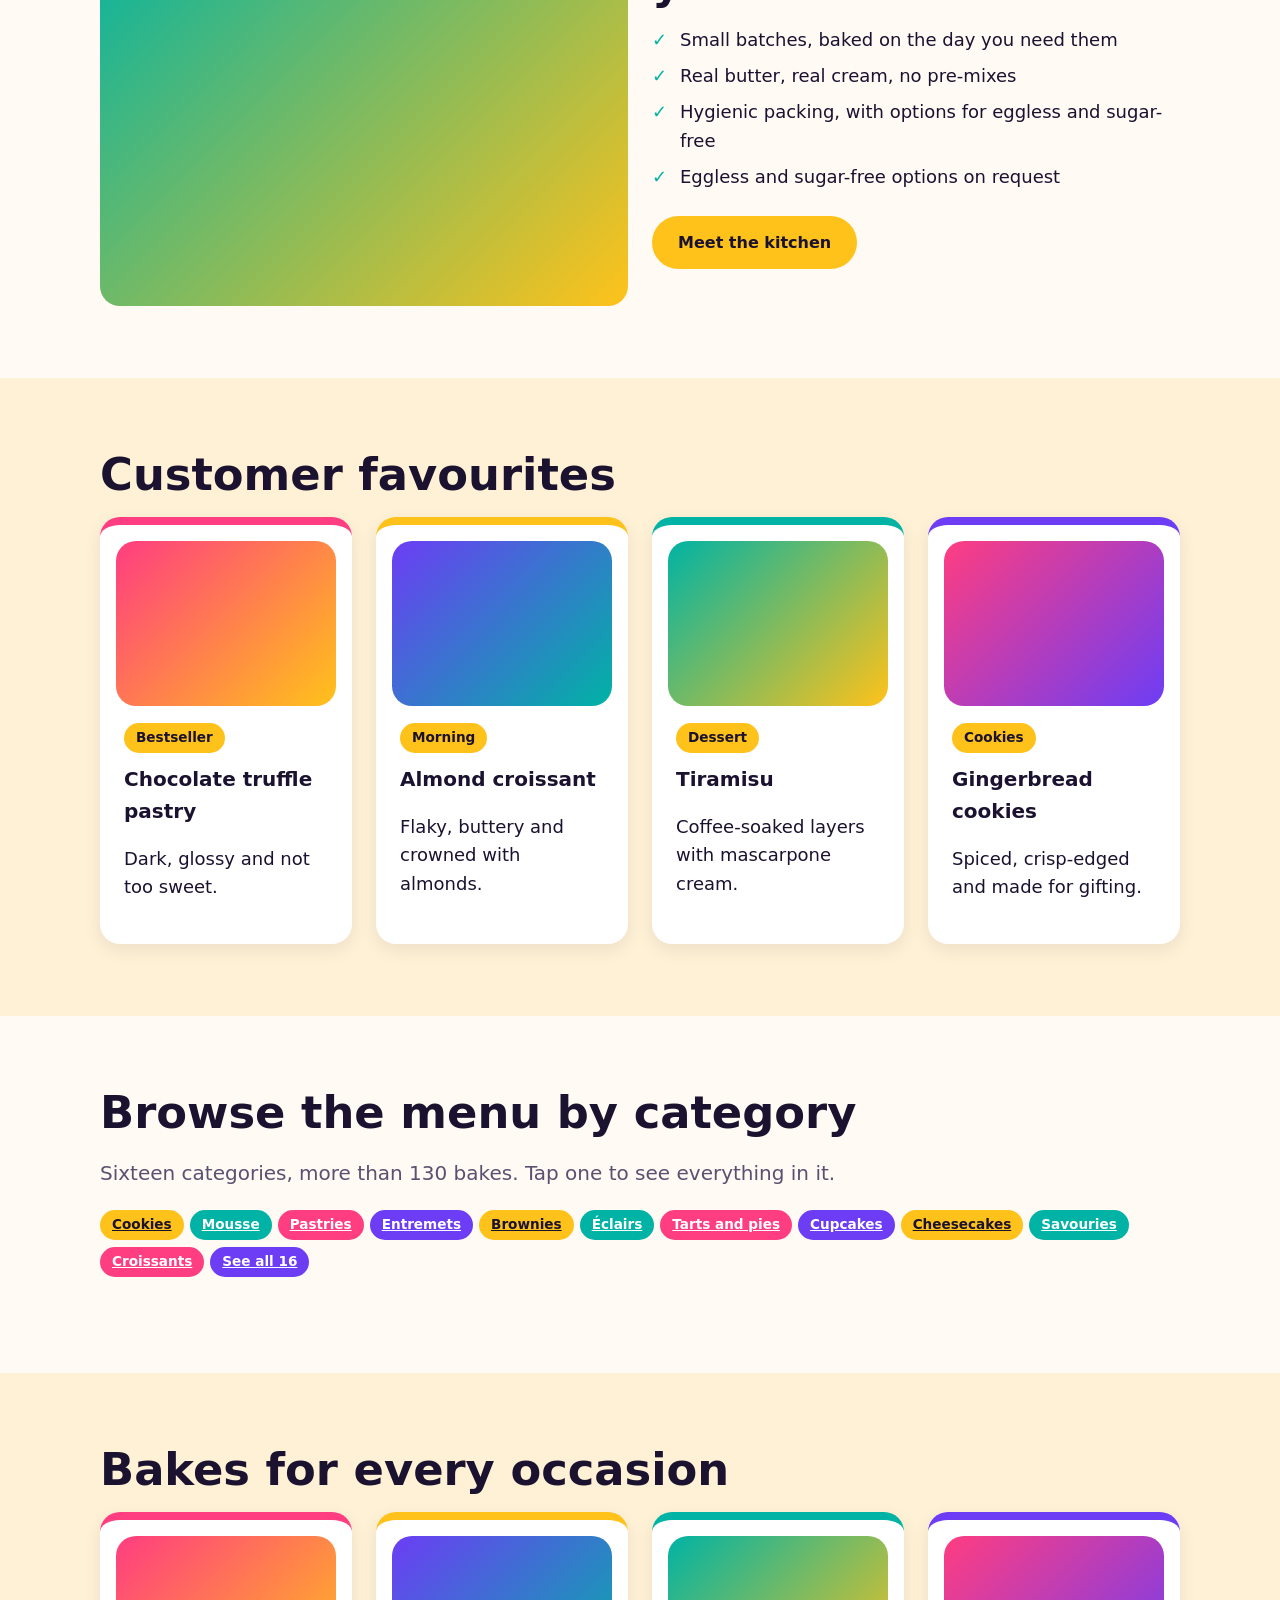
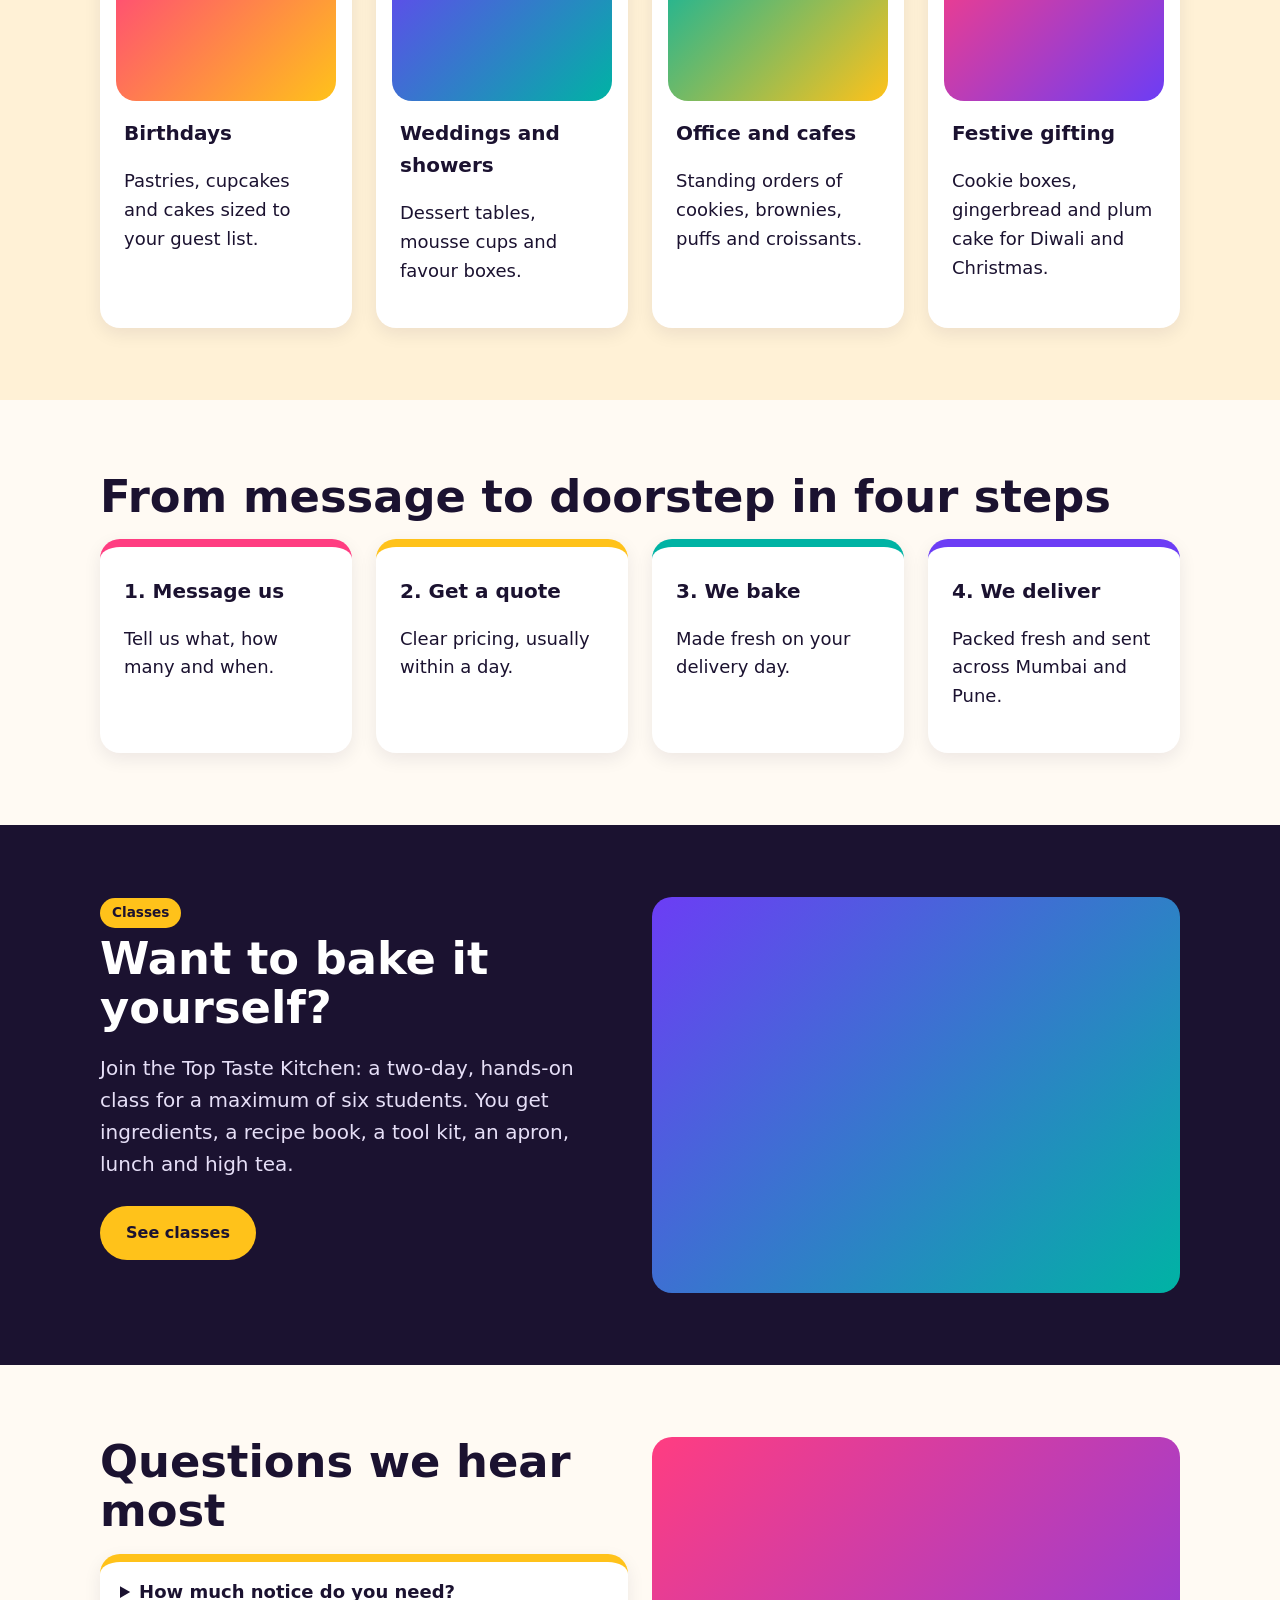
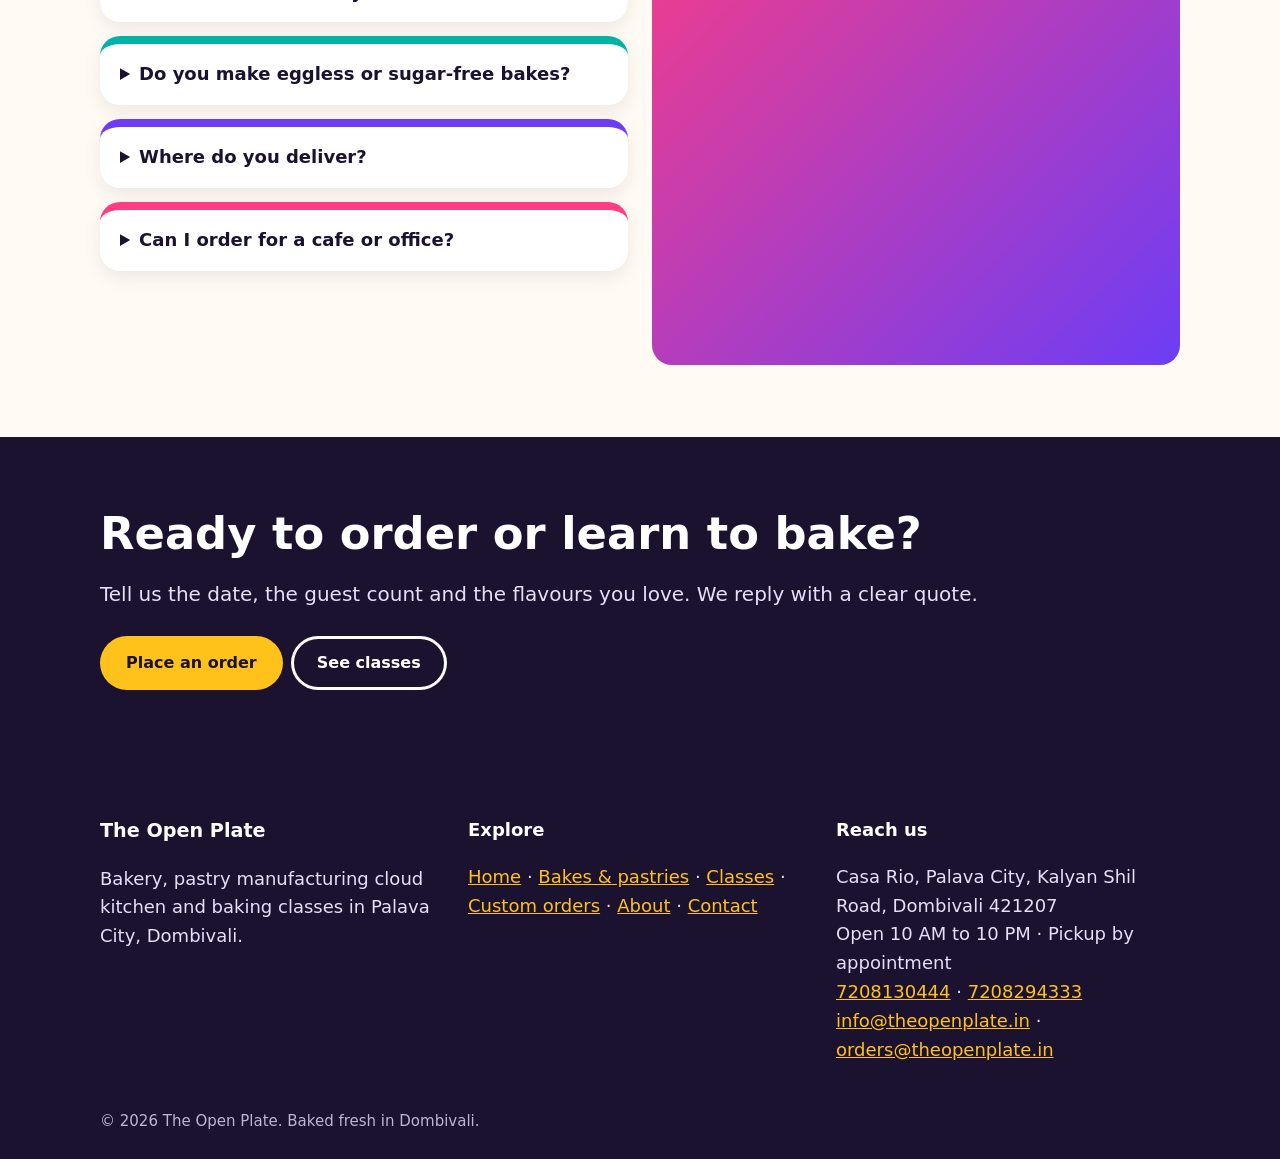
==== commit 46e76c36: "Rename class to Top Taste Kitchen" ====
--- a/index.html
+++ b/index.html
@@ -24,7 +24,7 @@
 <article class="card v"><div class="ph d "><img src="https://images.unsplash.com/photo-1549465220-1a8b9238cd48?auto=format&fit=crop&w=1200&q=80" alt="Festive gift box of cookies tied with ribbon" loading="lazy" onerror="this.remove()"></div><h3>Festive gifting</h3><p>Cookie boxes, gingerbread and plum cake for Diwali and Christmas.</p></article></div></div></section>
 <section><div class="wrap"><h2>From message to doorstep in four steps</h2><div class="grid g4">
 <article class="card "><h3>1. Message us</h3><p>Tell us what, how many and when.</p></article><article class="card y"><h3>2. Get a quote</h3><p>Clear pricing, usually within a day.</p></article><article class="card t"><h3>3. We bake</h3><p>Made fresh on your delivery day.</p></article><article class="card v"><h3>4. We deliver</h3><p>Packed fresh and sent across Mumbai and Pune.</p></article></div></div></section>
-<section class="dark"><div class="wrap grid g2"><div><span class="chip y">Classes</span><h2>Want to bake it yourself?</h2><p class="lead">Join the Top Test Kitchen: a two-day, hands-on class for a maximum of six students. You get ingredients, a recipe book, a tool kit, an apron, lunch and high tea.</p><a class="btn y" href="classes.html">See classes</a></div><div class="ph b "><img src="https://images.unsplash.com/photo-1556911220-e15b29be8c8f?auto=format&fit=crop&w=1200&q=80" alt="Instructor showing a student how to pipe frosting" loading="lazy" onerror="this.remove()"></div></div></section>
+<section class="dark"><div class="wrap grid g2"><div><span class="chip y">Classes</span><h2>Want to bake it yourself?</h2><p class="lead">Join the Top Taste Kitchen: a two-day, hands-on class for a maximum of six students. You get ingredients, a recipe book, a tool kit, an apron, lunch and high tea.</p><a class="btn y" href="classes.html">See classes</a></div><div class="ph b "><img src="https://images.unsplash.com/photo-1556911220-e15b29be8c8f?auto=format&fit=crop&w=1200&q=80" alt="Instructor showing a student how to pipe frosting" loading="lazy" onerror="this.remove()"></div></div></section>
 <section><div class="wrap grid g2"><div><h2>Questions we hear most</h2>
 <details class="card y"><summary>How much notice do you need?</summary><p>24 hours for cakes and pastries. Large events need more notice, so message us as early as you can.</p></details>
 <details class="card t"><summary>Do you make eggless or sugar-free bakes?</summary><p>Yes, we offer both. Tell us when you order and we will confirm the options for your bake.</p></details>
